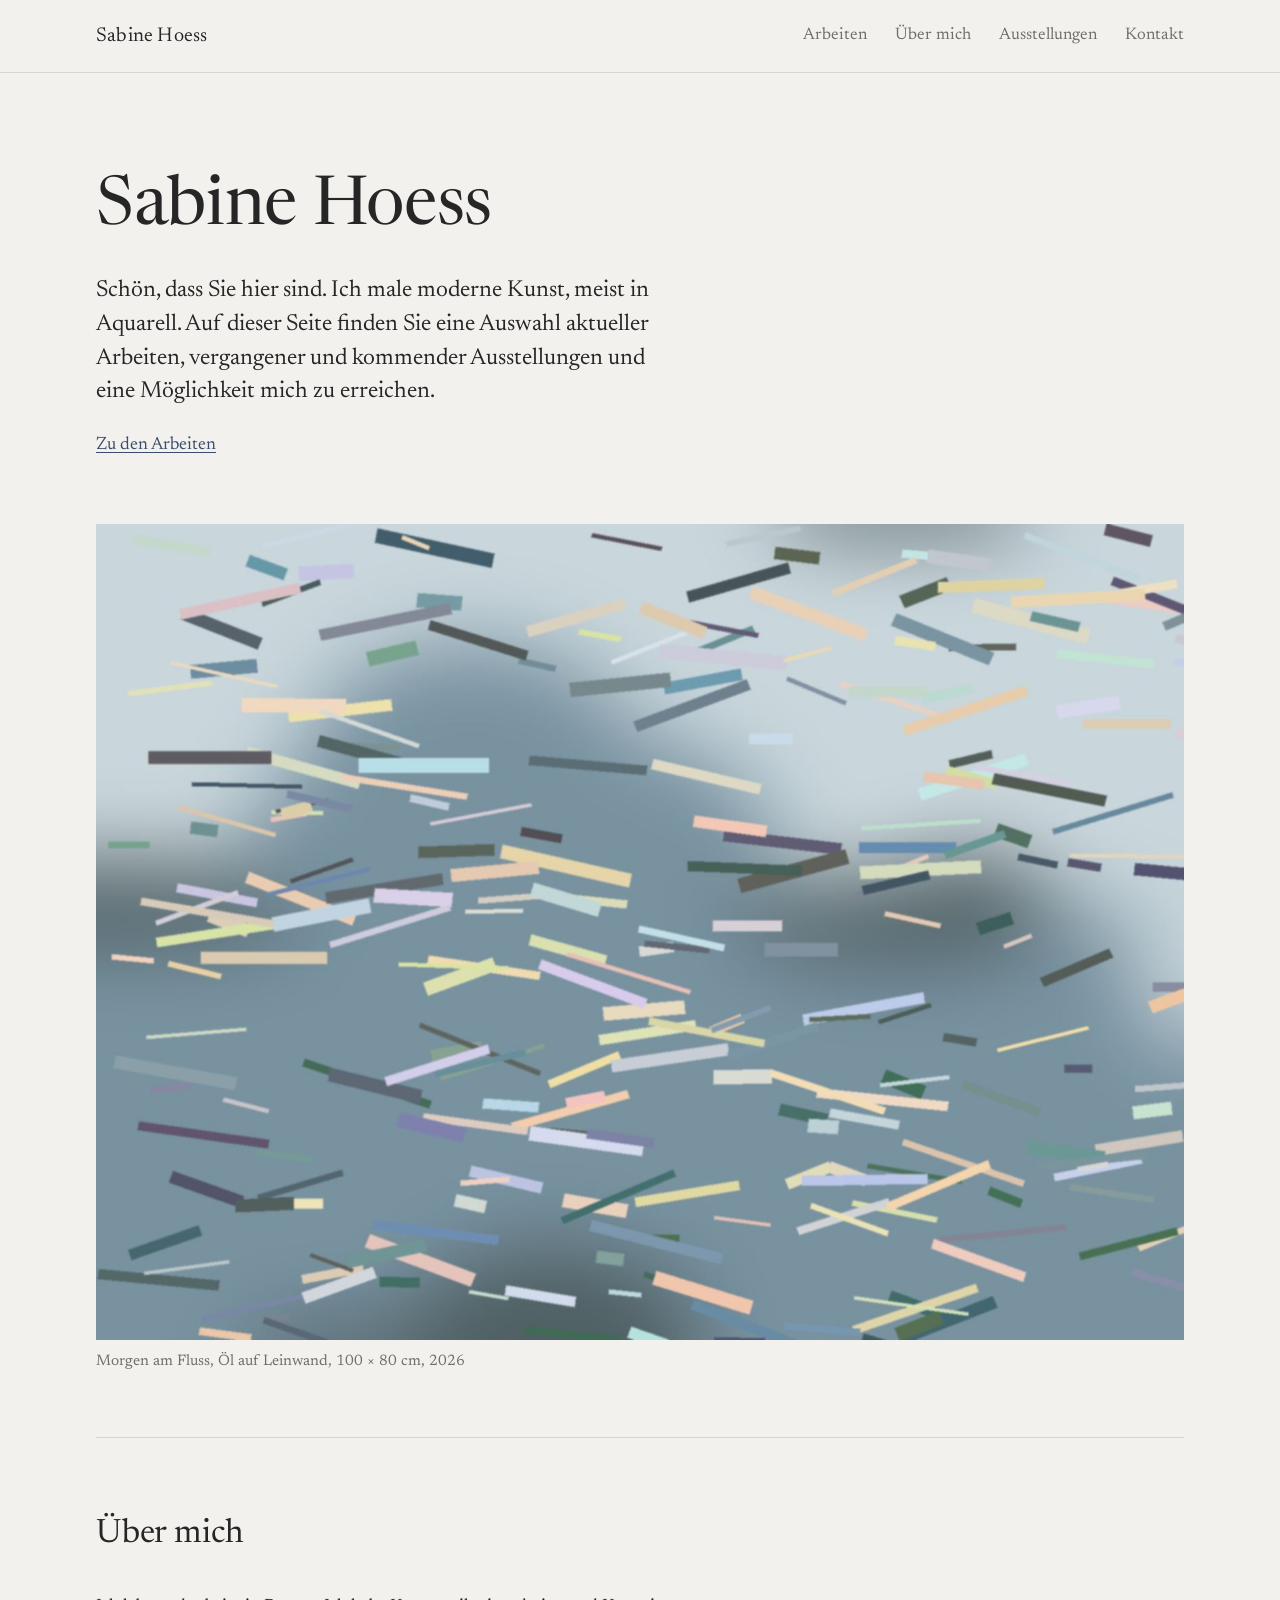
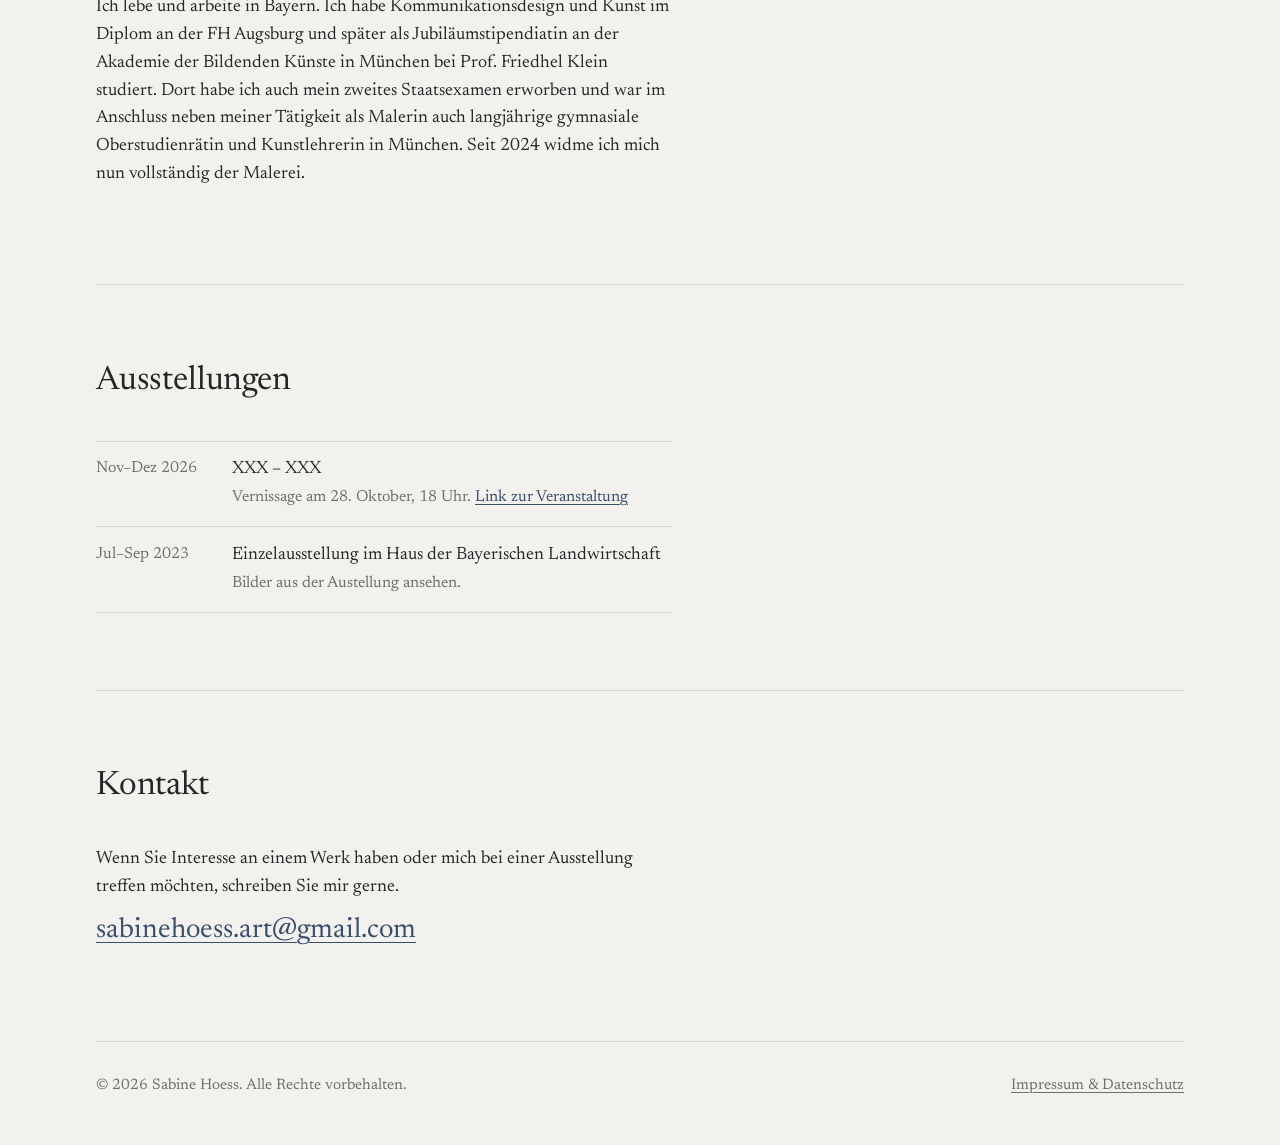
==== index.html @ 217c1213 "Update index.html" ====
<!doctype html>
<html lang="de">
<head>
  <meta charset="utf-8">
  <meta name="viewport" content="width=device-width, initial-scale=1">
  <title>Sabine Hoess – Malerin</title>
  <meta name="description" content="Sabine Hoess, Malerin. Aktuelle Arbeiten, Ausstellungen und Kontakt.">
  <link rel="preconnect" href="https://fonts.googleapis.com">
  <link rel="preconnect" href="https://fonts.gstatic.com" crossorigin>
  <link href="https://fonts.googleapis.com/css2?family=Newsreader:ital,opsz,wght@0,6..72,400;0,6..72,500;1,6..72,400&display=swap" rel="stylesheet">
  <link rel="stylesheet" href="style.css">
  <link rel="icon" href="favicon.svg" type="image/svg+xml">
</head>
<body>

<header class="nav">
  <div class="wrap nav-inner">
    <a class="brand" href="index.html">Sabine Hoess</a>
    <button class="burger" aria-label="Menü" aria-expanded="false" aria-controls="menu">
      <svg class="lines" viewBox="0 0 24 24" fill="none" stroke="currentColor" stroke-width="1.6" stroke-linecap="round"><path d="M4 7h16M4 12h16M4 17h16"/></svg>
      <svg class="x" viewBox="0 0 24 24" fill="none" stroke="currentColor" stroke-width="1.6" stroke-linecap="round"><path d="M6 6l12 12M18 6L6 18"/></svg>
    </button>
    <nav>
      <ul class="menu" id="menu">
        <li><a href="gallery.html">Arbeiten</a></li>
        <li><a href="#ueber">Über mich</a></li>
        <li><a href="#ausstellungen">Ausstellungen</a></li>
        <li><a href="#kontakt">Kontakt</a></li>
      </ul>
    </nav>
  </div>
</header>

<main>

  <section class="hero wrap">
    <h1>Sabine Hoess</h1>
    <div class="text">
      <p class="lead">
        Schön, dass Sie hier sind. Ich male moderne Kunst, meist in Aquarell. Auf dieser Seite finden Sie
        eine Auswahl aktueller Arbeiten, vergangener und kommender Ausstellungen und eine Möglichkeit mich zu erreichen.
      </p>
      <p><a href="gallery.html">Zu den Arbeiten</a></p>
    </div>

    <figure class="hero-image">
      <img src="images/01-a.jpg" alt="Morgen am Fluss, Öl auf Leinwand, 2026" width="1600" height="1200">
      <figcaption>Morgen am Fluss, Öl auf Leinwand, 100 × 80 cm, 2026</figcaption>
    </figure>
  </section>

  <section class="section wrap" id="ueber">
    <h2>Über mich</h2>
    <div class="text">
      <p>
        Ich lebe und arbeite in Bayern. Ich habe Kommunikationsdesign und Kunst im Diplom an der FH Augsburg und später als Jubiläumstipendiatin an der Akademie der Bildenden Künste in München bei Prof. Friedhel Klein studiert. 
        Dort habe ich auch mein zweites Staatsexamen erworben und war im Anschluss neben meiner Tätigkeit als Malerin auch langjährige gymnasiale Oberstudienrätin und Kunstlehrerin in München. Seit 2024 widme ich mich nun vollständig der Malerei.
      </p>
    </div>
  </section>

  <section class="section wrap" id="ausstellungen">
    <h2>Ausstellungen</h2>
    <ul class="shows">
      
      <li>
        <time datetime="2026-11">Nov–Dez 2026</time>
        <div>
          <strong> XXX – XXX</strong>
          <span>  Vernissage am 28. Oktober, 18 Uhr.
  <a href="https://www.kuenstlerhaus-marktoberdorf.de/">Link zur Veranstaltung</a>
          </span>
        </div>
      </li>

      <li>
        <time datetime="2026-11">Jul–Sep 2023</time>
        <div>
          <strong>Einzelausstellung im Haus der Bayerischen Landwirtschaft</strong>
          <span>Bilder aus der Austellung ansehen.</span>
        </div>
    
    
    </ul>
  </section>

  <section class="section wrap contact" id="kontakt">
    <h2>Kontakt</h2>
    <div class="text">
      <p>
        Wenn Sie Interesse an einem Werk haben oder mich bei einer Ausstellung treffen möchten, schreiben Sie mir gerne.
      </p>
      <p class="big"><a href="mailto:sabinehoess.art@gmail.com">sabinehoess.art@gmail.com</a></p>
    </div>
  </section>

</main>

<footer class="foot wrap">
  <span>© <span id="year"></span> Sabine Hoess. Alle Rechte vorbehalten.</span>
  <a href="impressum.html">Impressum &amp; Datenschutz</a>
</footer>

<script src="app.js"></script>
</body>
</html>
---- style.css ----
/* ------------------------------------------------------------
   sabine-hoess.art – Stylesheet
   ------------------------------------------------------------ */

:root {
  --paper: #f2f1ee;
  --paper-deep: #e7e6e1;
  --ink: #262626;
  --mute: #6f6e6a;
  --rule: #d6d5cf;
  --link: #3a4d6b;
  --ok: #4e7556;

  --font: "Newsreader", "Iowan Old Style", "Palatino Linotype", Georgia, serif;
  --measure: 36rem;        /* text column, ~65 characters */
  --wide: 68rem;           /* image column */
  --gutter: 1.25rem;
  --nav-h: 3.75rem;
}

@media (min-width: 48em) {
  :root { --gutter: 2.5rem; --nav-h: 4.5rem; }
}

*, *::before, *::after { box-sizing: border-box; }

html { scroll-behavior: smooth; scroll-padding-top: var(--nav-h); -webkit-text-size-adjust: 100%; }
@media (prefers-reduced-motion: reduce) { html { scroll-behavior: auto; } }

body {
  margin: 0;
  background: var(--paper);
  color: var(--ink);
  font-family: var(--font);
  font-size: 1.125rem;
  line-height: 1.55;
  font-optical-sizing: auto;
  -webkit-font-smoothing: antialiased;
}

img { display: block; max-width: 100%; height: auto; }

a { color: var(--link); text-decoration: underline; text-underline-offset: 0.18em; text-decoration-thickness: 1px; }
a:hover { color: var(--ink); }
a:focus-visible, button:focus-visible { outline: 2px solid var(--ink); outline-offset: 3px; }

h1, h2, h3 { font-weight: 400; line-height: 1.15; margin: 0; letter-spacing: -0.005em; }
h1 { font-size: clamp(2.4rem, 7vw, 4.25rem); }
h2 { font-size: clamp(1.6rem, 3.2vw, 2.1rem); }
h3 { font-size: 1.35rem; }
p { margin: 0 0 1em; }

.wrap { width: min(100% - 2 * var(--gutter), var(--wide)); margin-inline: auto; }
.text { max-width: var(--measure); }

/* ---------- Navigation ---------- */

.nav {
  position: sticky; top: 0; z-index: 20;
  background: color-mix(in srgb, var(--paper) 92%, transparent);
  backdrop-filter: blur(8px);
  border-bottom: 1px solid var(--rule);
}
.nav-inner {
  height: var(--nav-h);
  display: flex; align-items: center; justify-content: space-between;
}
.brand {
  color: var(--ink); text-decoration: none;
  font-size: 1.25rem; letter-spacing: 0.01em;
}
.menu { display: flex; gap: 1.75rem; list-style: none; margin: 0; padding: 0; }
.menu a { color: var(--mute); text-decoration: none; font-size: 1.05rem; }
.menu a:hover, .menu a[aria-current="page"] { color: var(--ink); }

.burger {
  display: none;
  background: none; border: 0; padding: 0.5rem; margin-right: -0.5rem;
  cursor: pointer; color: var(--ink);
}
.burger svg { display: block; width: 26px; height: 26px; }
.burger .x { display: none; }
.nav.open .burger .lines { display: none; }
.nav.open .burger .x { display: block; }

@media (max-width: 47.99em) {
  .burger { display: block; margin-left: auto; }
  .menu {
    display: none;
    position: absolute; left: 0; right: 0; top: var(--nav-h);
    flex-direction: column; gap: 0;
    background: var(--paper);
    border-bottom: 1px solid var(--rule);
    padding: 0.5rem 0 1rem;
  }
  .nav.open .menu { display: flex; }
  .menu a {
    display: block; padding: 0.8rem var(--gutter);
    font-size: 1.3rem; color: var(--ink);
  }
}

/* ---------- Landing page ---------- */

.hero { padding: clamp(3rem, 8vw, 6rem) 0 clamp(2rem, 5vw, 4rem); }
.hero h1 { margin-bottom: 0.4em; }
.hero .lead { font-size: clamp(1.2rem, 2.2vw, 1.45rem); line-height: 1.45; color: var(--ink); }

.hero-image { margin: clamp(2rem, 5vw, 4rem) 0 0; }
.hero-image img { width: 100%; aspect-ratio: 4 / 3; object-fit: cover; background: var(--paper-deep); }
.hero-image figcaption { margin-top: 0.6rem; font-size: 0.95rem; color: var(--mute); }

.section { padding: clamp(2.5rem, 6vw, 5rem) 0; border-top: 1px solid var(--rule); }
.section h2 { margin-bottom: 1.2em; }

/* Ausstellungen: Datum links, Text rechts */
.shows { list-style: none; margin: 0; padding: 0; max-width: var(--measure); }
.shows li {
  display: grid; grid-template-columns: 7.5rem 1fr; gap: 1rem;
  padding: 0.9rem 0; border-top: 1px solid var(--rule);
}
.shows li:last-child { border-bottom: 1px solid var(--rule); }
.shows time { color: var(--mute); font-size: 1rem; line-height: 1.6; }
.shows strong { font-weight: 400; display: block; }
.shows span { color: var(--mute); font-size: 1rem; }
@media (max-width: 30em) {
  .shows li { grid-template-columns: 1fr; gap: 0.15rem; }
}

.contact p { margin-bottom: 0.4em; }
.contact .big { font-size: clamp(1.35rem, 2.6vw, 1.75rem); }

/* ---------- Galerie ---------- */

.gallery-head { padding: clamp(2.5rem, 6vw, 4.5rem) 0 clamp(1rem, 3vw, 2rem); }
.gallery-head p { color: var(--mute); max-width: var(--measure); }

.work { padding: clamp(2rem, 5vw, 4rem) 0; }
.work + .work { border-top: 1px solid var(--rule); }

/* Horizontale Ansichten – nativ wischbar über scroll-snap */
.views { position: relative; }
.track {
  display: flex;
  overflow-x: auto;
  scroll-snap-type: x mandatory;
  scrollbar-width: none;
  -webkit-overflow-scrolling: touch;
  gap: 0;
}
.track::-webkit-scrollbar { display: none; }
.track > figure {
  flex: 0 0 100%;
  margin: 0;
  scroll-snap-align: center;
  scroll-snap-stop: always;
}
.track img {
  width: 100%;
  aspect-ratio: 4 / 3;
  object-fit: contain;
  background: var(--paper-deep);
  cursor: zoom-in;
}
@media (min-width: 48em) {
  .track img { aspect-ratio: 3 / 2; }
}

.arrow {
  position: absolute; top: 50%; transform: translateY(-50%);
  width: 2.75rem; height: 2.75rem; border-radius: 50%;
  border: 0; background: color-mix(in srgb, var(--paper) 85%, transparent);
  color: var(--ink); cursor: pointer; display: none;
  align-items: center; justify-content: center;
}
.arrow svg { width: 20px; height: 20px; }
.arrow.prev { left: 0.75rem; }
.arrow.next { right: 0.75rem; }
.arrow[disabled] { opacity: 0.25; cursor: default; }
@media (hover: hover) and (min-width: 48em) {
  .views[data-multi] .arrow { display: flex; opacity: 0; transition: opacity 0.2s; }
  .views[data-multi]:hover .arrow, .views[data-multi]:focus-within .arrow { opacity: 1; }
  .views[data-multi]:hover .arrow[disabled] { opacity: 0.25; }
}

.dots { display: flex; justify-content: center; gap: 0.5rem; margin-top: 0.75rem; }
.dots button {
  width: 0.5rem; height: 0.5rem; padding: 0; border-radius: 50%; border: 0;
  background: var(--rule); cursor: pointer;
}
.dots button[aria-current="true"] { background: var(--ink); }
.dots:empty { display: none; }

.caption {
  display: grid; gap: 0.35rem 2rem;
  margin-top: 1.1rem;
  grid-template-columns: 1fr auto;
  align-items: baseline;
}
.caption p { margin: 0; }
.caption h3 { grid-column: 1; grid-row: 1; font-style: italic; }
.caption h3 .year { font-style: normal; color: var(--mute); font-size: 1.05rem; margin-left: 0.5em; }
.caption .meta { grid-column: 1; grid-row: 2; color: var(--mute); font-size: 1rem; }
.caption .price { grid-column: 2; grid-row: 1; text-align: right; white-space: nowrap; }
.caption .status { grid-column: 2; grid-row: 2; text-align: right; font-size: 1rem; color: var(--mute); white-space: nowrap; }
.caption .status.available { color: var(--ok); }
.caption .note { grid-column: 1 / -1; color: var(--ink); font-size: 1rem; margin: 0.4rem 0 0; max-width: var(--measure); }
.caption .where { grid-column: 1 / -1; color: var(--mute); font-size: 1rem; margin: 0; }
@media (max-width: 30em) {
  .caption { grid-template-columns: 1fr; }
  .caption h3, .caption .meta, .caption .price, .caption .status { grid-column: 1; grid-row: auto; text-align: left; }
  .caption .price { margin-top: 0.3rem; }
}

/* ---------- Lightbox ---------- */

.lightbox {
  position: fixed; inset: 0; z-index: 50;
  background: color-mix(in srgb, var(--paper) 97%, black);
  display: none;
}
.lightbox.open { display: block; }
.lightbox .track { height: 100vh; height: 100dvh; }
.lightbox .track > figure {
  height: 100vh; height: 100dvh;
  display: flex; align-items: center; justify-content: center;
  padding: 3.5rem var(--gutter) 3rem;
}
.lightbox .track img {
  width: auto; height: auto; max-width: 100%; max-height: 100%;
  aspect-ratio: auto; object-fit: contain; background: none; cursor: default;
}
.lightbox .close {
  position: absolute; top: 0.6rem; right: 0.6rem; z-index: 2;
  width: 2.75rem; height: 2.75rem; border: 0; border-radius: 50%;
  background: color-mix(in srgb, var(--paper) 85%, transparent);
  color: var(--ink); cursor: pointer; display: grid; place-items: center;
}
.lightbox .close svg { width: 22px; height: 22px; }
.lightbox .lb-caption {
  position: absolute; left: 0; right: 0; bottom: 0.75rem;
  text-align: center; font-size: 0.95rem; color: var(--mute); pointer-events: none;
}
.lightbox .arrow { display: flex; opacity: 1; }
@media (max-width: 47.99em) { .lightbox .arrow { display: none; } }
body.lb-open { overflow: hidden; }

/* ---------- Fußzeile ---------- */

.foot {
  border-top: 1px solid var(--rule);
  padding: 2rem 0 3rem;
  font-size: 0.95rem; color: var(--mute);
  display: flex; flex-wrap: wrap; gap: 0.5rem 1.5rem; justify-content: space-between;
}
.foot a { color: var(--mute); }

/* ---------- Impressum ---------- */

.legal { padding: clamp(2.5rem, 6vw, 4.5rem) 0; }
.legal h1 { font-size: clamp(2rem, 5vw, 2.8rem); margin-bottom: 1em; }
.legal h2 { font-size: 1.35rem; margin: 2em 0 0.5em; }
.legal p { max-width: var(--measure); }
.legal address { font-style: normal; }
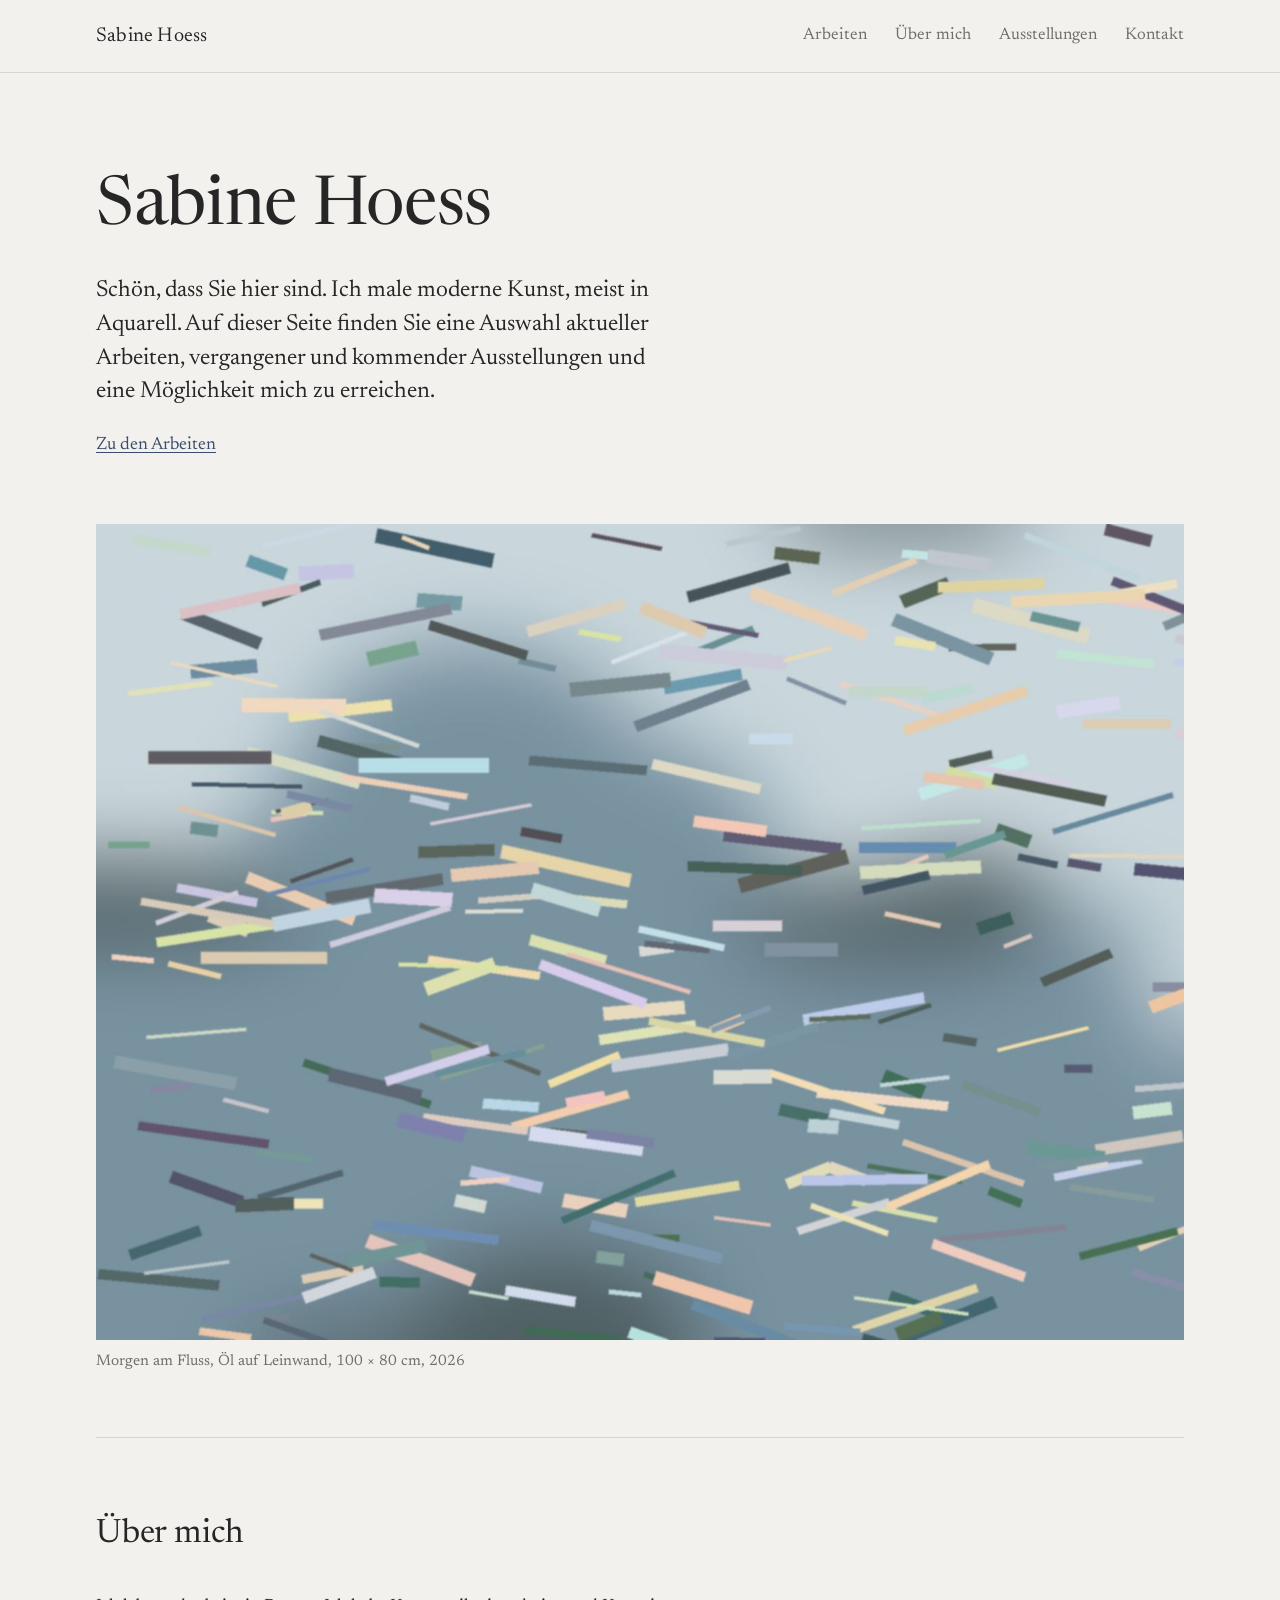
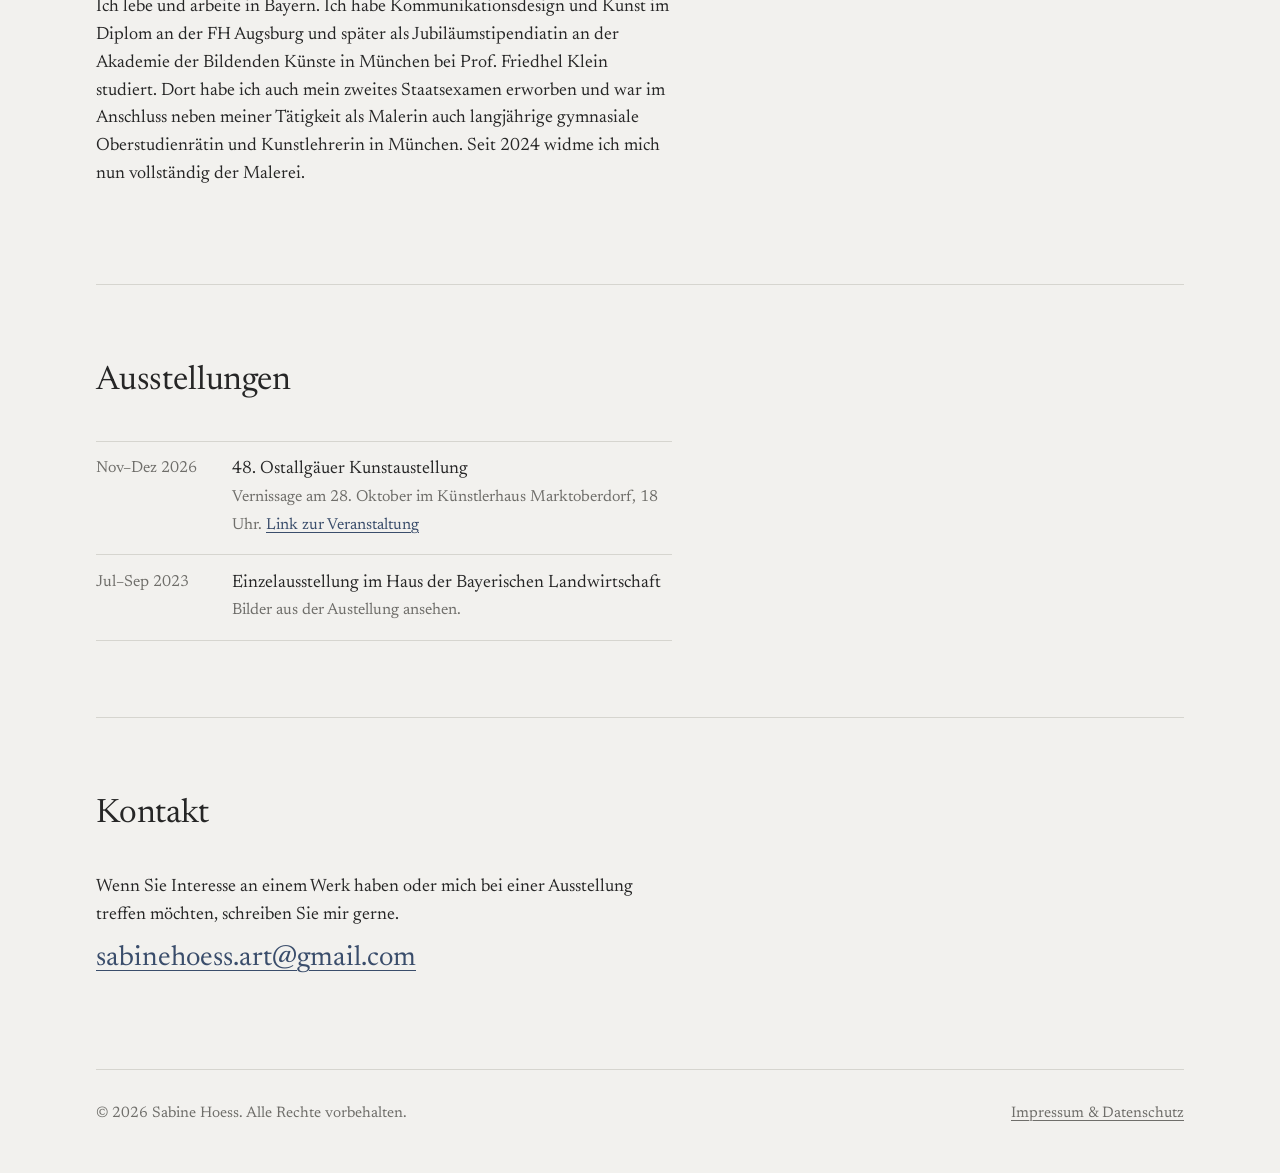
==== commit 72c28a7c: "Update event details for Ostallgäuer Kunstaustellung" ====
--- a/index.html
+++ b/index.html
@@ -66,8 +66,8 @@
       <li>
         <time datetime="2026-11">Nov–Dez 2026</time>
         <div>
-          <strong> XXX – XXX</strong>
-          <span>  Vernissage am 28. Oktober, 18 Uhr.
+          <strong>48. Ostallgäuer Kunstaustellung</strong>
+          <span>  Vernissage am 28. Oktober im Künstlerhaus Marktoberdorf, 18 Uhr.
   <a href="https://www.kuenstlerhaus-marktoberdorf.de/">Link zur Veranstaltung</a>
           </span>
         </div>
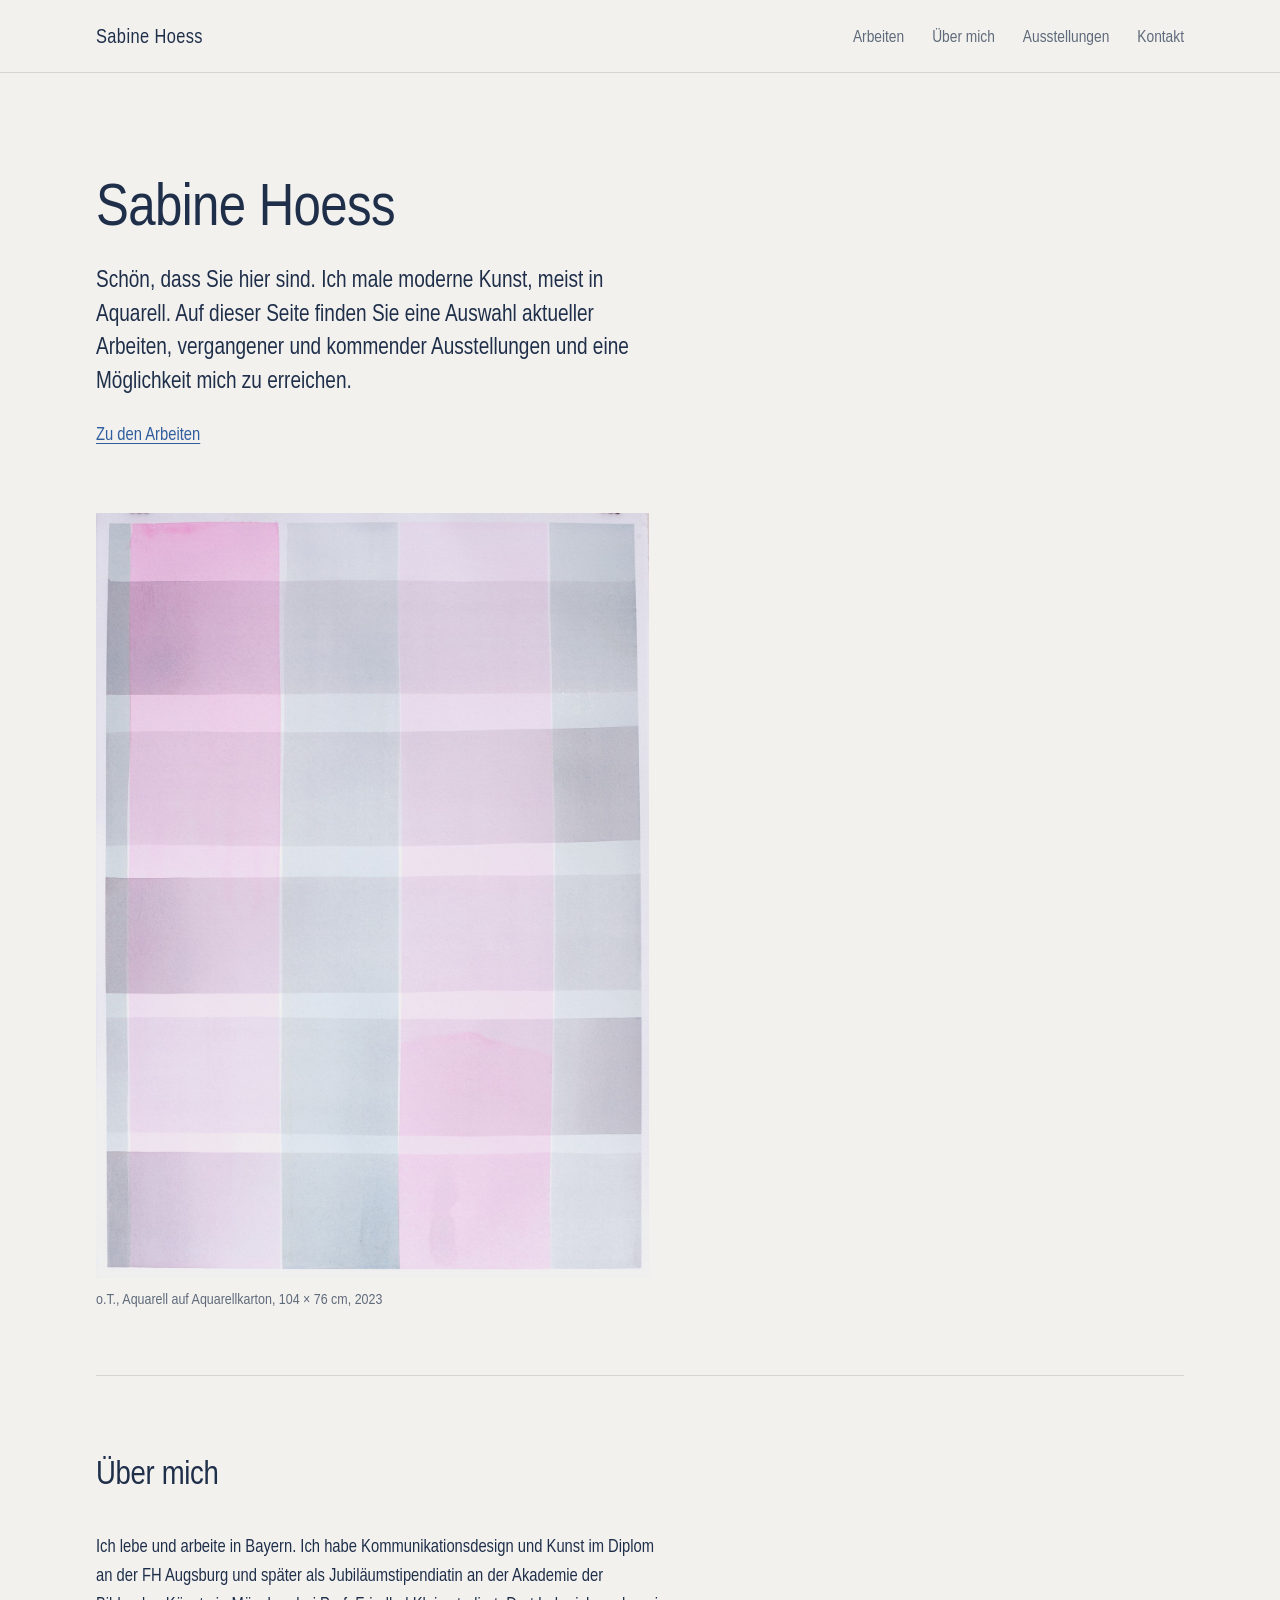
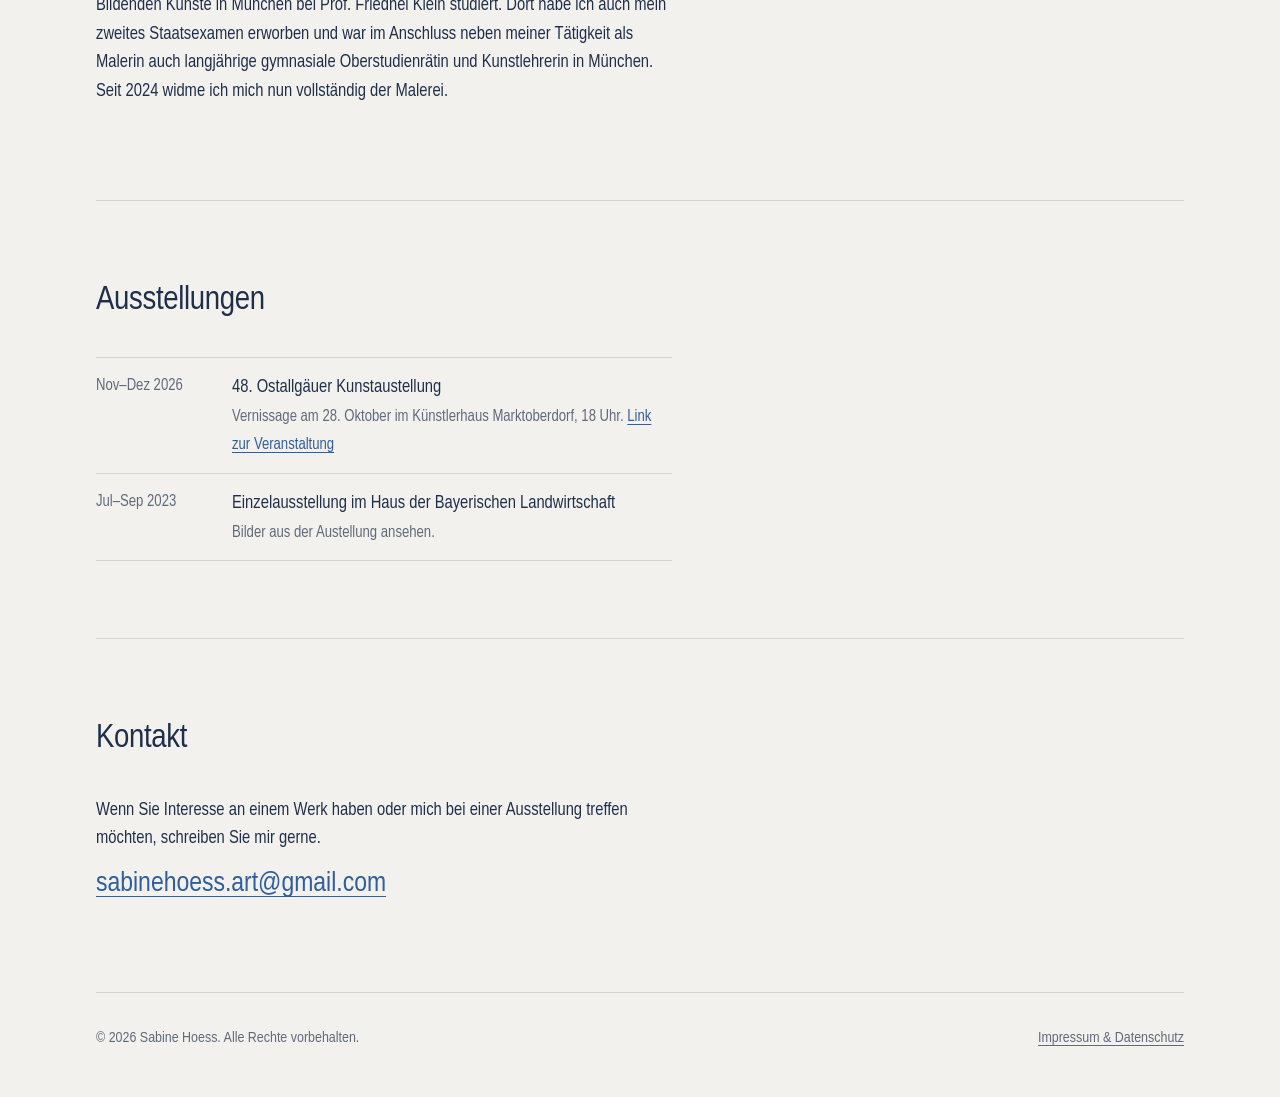
==== commit dace872d: "Fix gallery, shrink images, switch to narrow Arial - works.js: "price: 4500 grau rosa" / "4300 bunt"" ====
--- a/index.html
+++ b/index.html
@@ -5,9 +5,6 @@
   <meta name="viewport" content="width=device-width, initial-scale=1">
   <title>Sabine Hoess – Malerin</title>
   <meta name="description" content="Sabine Hoess, Malerin. Aktuelle Arbeiten, Ausstellungen und Kontakt.">
-  <link rel="preconnect" href="https://fonts.googleapis.com">
-  <link rel="preconnect" href="https://fonts.gstatic.com" crossorigin>
-  <link href="https://fonts.googleapis.com/css2?family=Newsreader:ital,opsz,wght@0,6..72,400;0,6..72,500;1,6..72,400&display=swap" rel="stylesheet">
   <link rel="stylesheet" href="style.css">
   <link rel="icon" href="favicon.svg" type="image/svg+xml">
 </head>
@@ -44,8 +41,8 @@
     </div>
 
     <figure class="hero-image">
-      <img src="images/01-a.jpg" alt="Morgen am Fluss, Öl auf Leinwand, 2026" width="1600" height="1200">
-      <figcaption>Morgen am Fluss, Öl auf Leinwand, 100 × 80 cm, 2026</figcaption>
+      <img src="images/01-a.jpg" alt="o.T., Aquarell in Grau und Rosa, 2023" width="1447" height="2000">
+      <figcaption>o.T., Aquarell auf Aquarellkarton, 104 × 76 cm, 2023</figcaption>
     </figure>
   </section>
 
--- a/style.css
+++ b/style.css
@@ -5,13 +5,13 @@
 :root {
   --paper: #f2f1ee;
   --paper-deep: #e7e6e1;
-  --ink: #262626;
-  --mute: #6f6e6a;
+  --ink: #1f2f4a;          /* dunkelblau */
+  --mute: #5f6a7a;
   --rule: #d6d5cf;
-  --link: #3a4d6b;
+  --link: #2f5d9e;
   --ok: #4e7556;
 
-  --font: "Newsreader", "Iowan Old Style", "Palatino Linotype", Georgia, serif;
+  --font: "Arial Narrow", "Liberation Sans Narrow", Arial, Helvetica, sans-serif;
   --measure: 36rem;        /* text column, ~65 characters */
   --wide: 68rem;           /* image column */
   --gutter: 1.25rem;
@@ -32,9 +32,9 @@
   background: var(--paper);
   color: var(--ink);
   font-family: var(--font);
+  font-stretch: condensed;
   font-size: 1.125rem;
-  line-height: 1.55;
-  font-optical-sizing: auto;
+  line-height: 1.6;
   -webkit-font-smoothing: antialiased;
 }
 
@@ -44,8 +44,8 @@
 a:hover { color: var(--ink); }
 a:focus-visible, button:focus-visible { outline: 2px solid var(--ink); outline-offset: 3px; }
 
-h1, h2, h3 { font-weight: 400; line-height: 1.15; margin: 0; letter-spacing: -0.005em; }
-h1 { font-size: clamp(2.4rem, 7vw, 4.25rem); }
+h1, h2, h3 { font-weight: 400; line-height: 1.15; margin: 0; letter-spacing: -0.01em; }
+h1 { font-size: clamp(2.2rem, 6.5vw, 3.75rem); }
 h2 { font-size: clamp(1.6rem, 3.2vw, 2.1rem); }
 h3 { font-size: 1.35rem; }
 p { margin: 0 0 1em; }
@@ -67,7 +67,7 @@
 }
 .brand {
   color: var(--ink); text-decoration: none;
-  font-size: 1.25rem; letter-spacing: 0.01em;
+  font-size: 1.25rem; letter-spacing: 0.02em;
 }
 .menu { display: flex; gap: 1.75rem; list-style: none; margin: 0; padding: 0; }
 .menu a { color: var(--mute); text-decoration: none; font-size: 1.05rem; }
@@ -107,7 +107,7 @@
 .hero .lead { font-size: clamp(1.2rem, 2.2vw, 1.45rem); line-height: 1.45; color: var(--ink); }
 
 .hero-image { margin: clamp(2rem, 5vw, 4rem) 0 0; }
-.hero-image img { width: 100%; aspect-ratio: 4 / 3; object-fit: cover; background: var(--paper-deep); }
+.hero-image img { width: auto; max-width: 100%; max-height: 85vh; }
 .hero-image figcaption { margin-top: 0.6rem; font-size: 0.95rem; color: var(--mute); }
 
 .section { padding: clamp(2.5rem, 6vw, 5rem) 0; border-top: 1px solid var(--rule); }
@@ -198,7 +198,7 @@
   align-items: baseline;
 }
 .caption p { margin: 0; }
-.caption h3 { grid-column: 1; grid-row: 1; font-style: italic; }
+.caption h3 { grid-column: 1; grid-row: 1; }
 .caption h3 .year { font-style: normal; color: var(--mute); font-size: 1.05rem; margin-left: 0.5em; }
 .caption .meta { grid-column: 1; grid-row: 2; color: var(--mute); font-size: 1rem; }
 .caption .price { grid-column: 2; grid-row: 1; text-align: right; white-space: nowrap; }
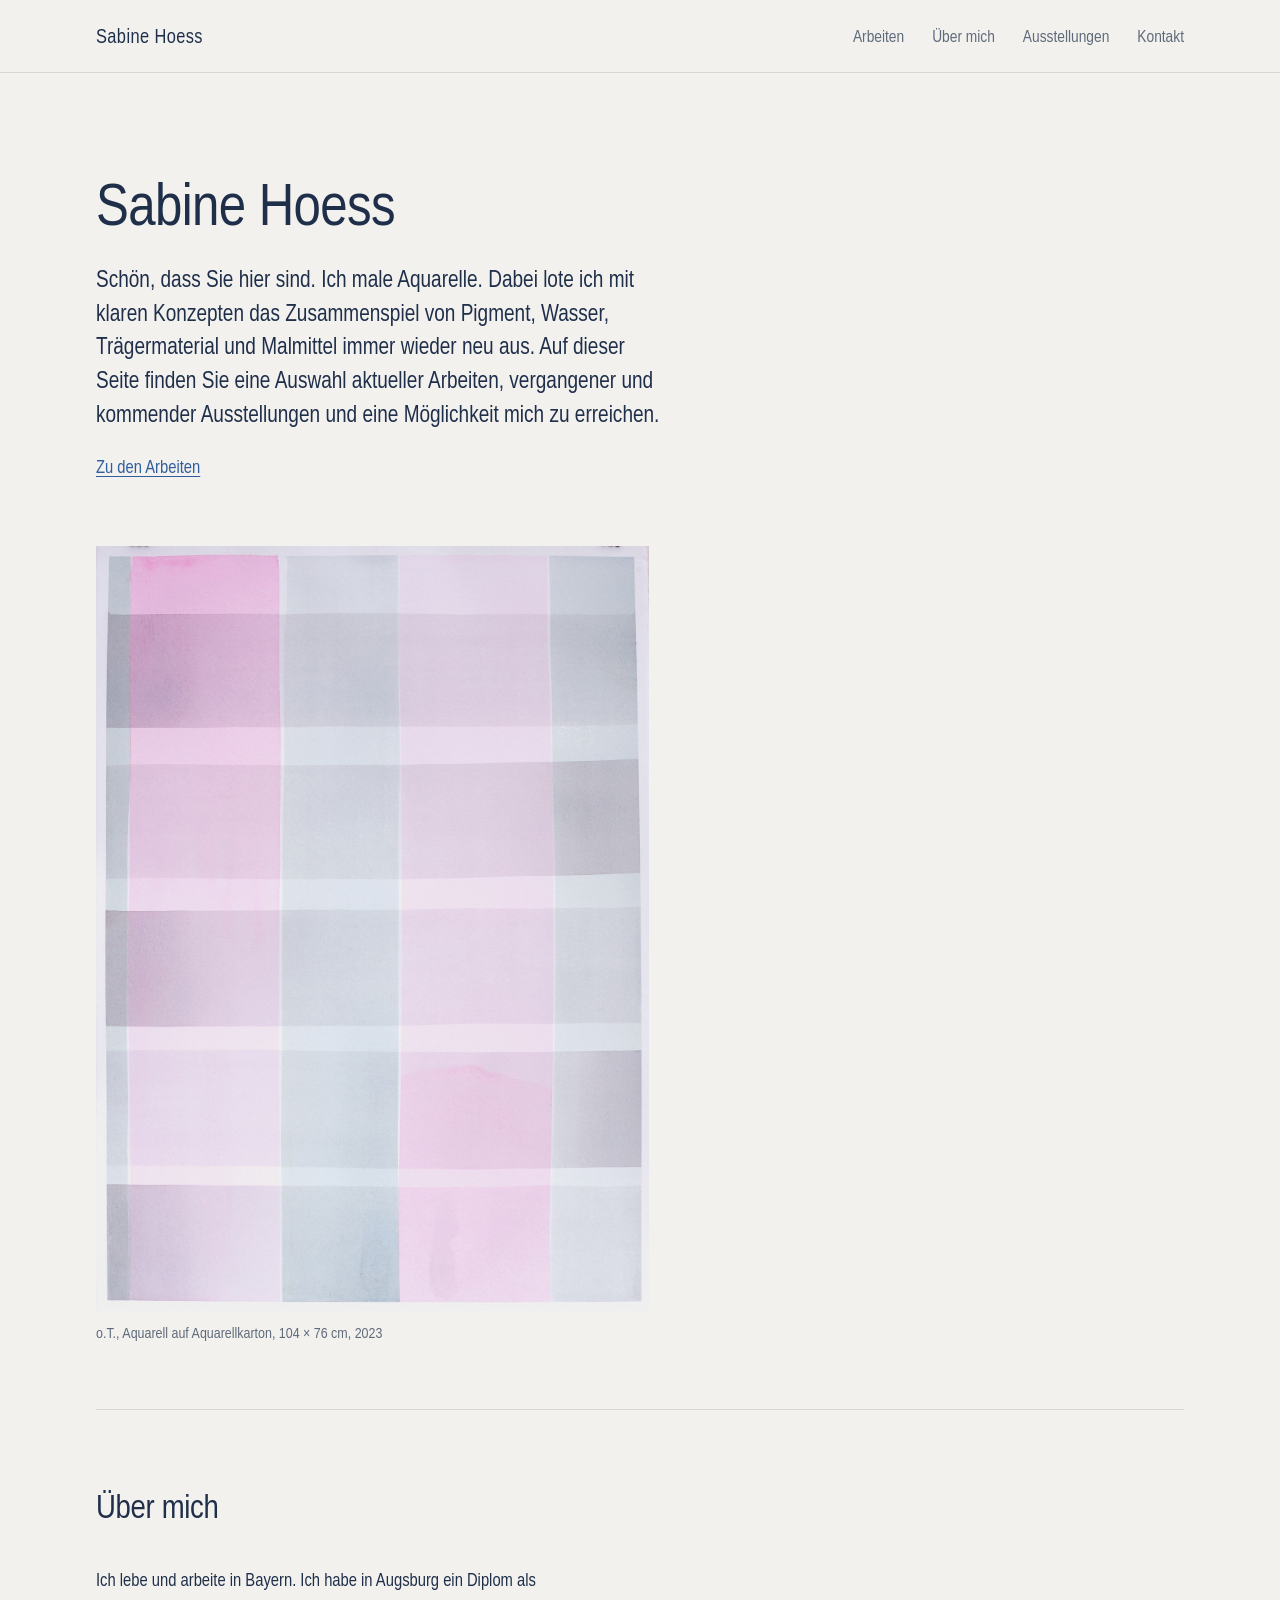
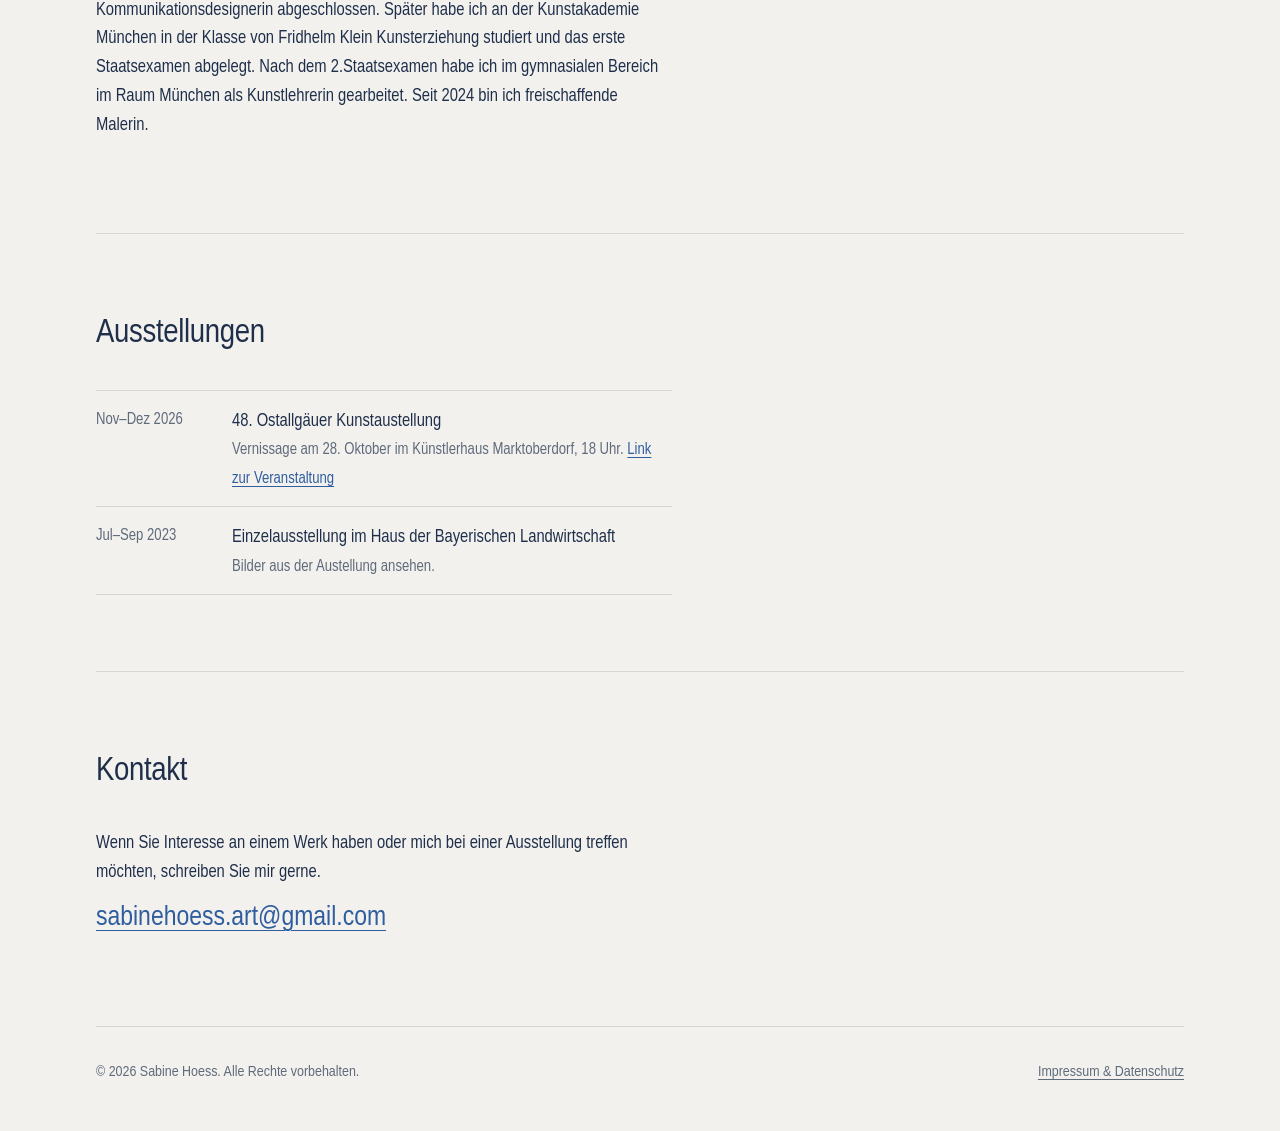
==== commit 03ba410c: "Update artist biography and description in index.html" ====
--- a/index.html
+++ b/index.html
@@ -34,8 +34,9 @@
     <h1>Sabine Hoess</h1>
     <div class="text">
       <p class="lead">
-        Schön, dass Sie hier sind. Ich male moderne Kunst, meist in Aquarell. Auf dieser Seite finden Sie
-        eine Auswahl aktueller Arbeiten, vergangener und kommender Ausstellungen und eine Möglichkeit mich zu erreichen.
+        Schön, dass Sie hier sind. 
+        Ich male Aquarelle. Dabei lote ich mit klaren Konzepten das Zusammenspiel von Pigment, Wasser, Trägermaterial und Malmittel immer wieder neu aus.
+        Auf dieser Seite finden Sie eine Auswahl aktueller Arbeiten, vergangener und kommender Ausstellungen und eine Möglichkeit mich zu erreichen.
       </p>
       <p><a href="gallery.html">Zu den Arbeiten</a></p>
     </div>
@@ -50,8 +51,12 @@
     <h2>Über mich</h2>
     <div class="text">
       <p>
-        Ich lebe und arbeite in Bayern. Ich habe Kommunikationsdesign und Kunst im Diplom an der FH Augsburg und später als Jubiläumstipendiatin an der Akademie der Bildenden Künste in München bei Prof. Friedhel Klein studiert. 
-        Dort habe ich auch mein zweites Staatsexamen erworben und war im Anschluss neben meiner Tätigkeit als Malerin auch langjährige gymnasiale Oberstudienrätin und Kunstlehrerin in München. Seit 2024 widme ich mich nun vollständig der Malerei.
+      Ich lebe und arbeite in Bayern. Ich habe in Augsburg ein Diplom als Kommunikationsdesignerin abgeschlossen. 
+      Später habe ich an der Kunstakademie München in der Klasse von Fridhelm Klein Kunsterziehung studiert und das erste Staatsexamen abgelegt.  
+      Nach dem 2.Staatsexamen habe ich im gymnasialen Bereich im Raum München als Kunstlehrerin gearbeitet. 
+      Seit 2024 bin ich freischaffende Malerin.
+
+
       </p>
     </div>
   </section>
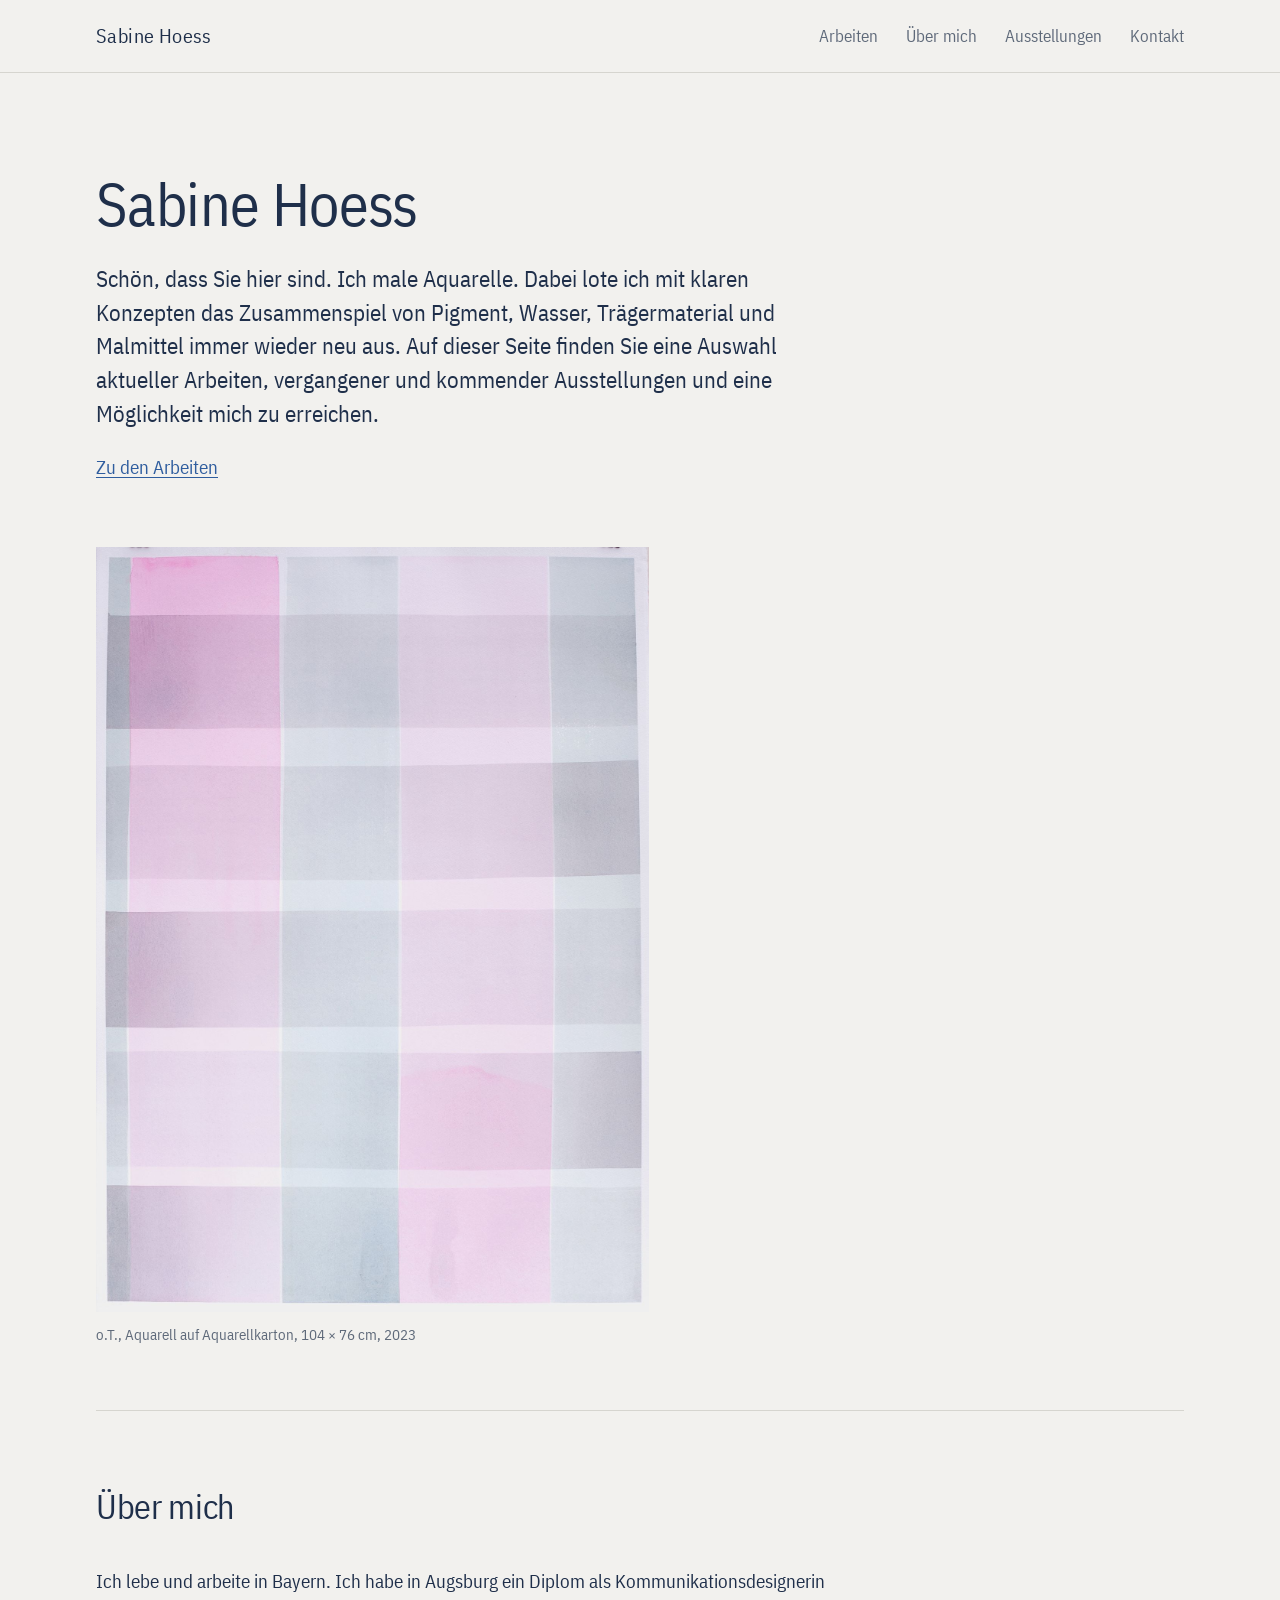
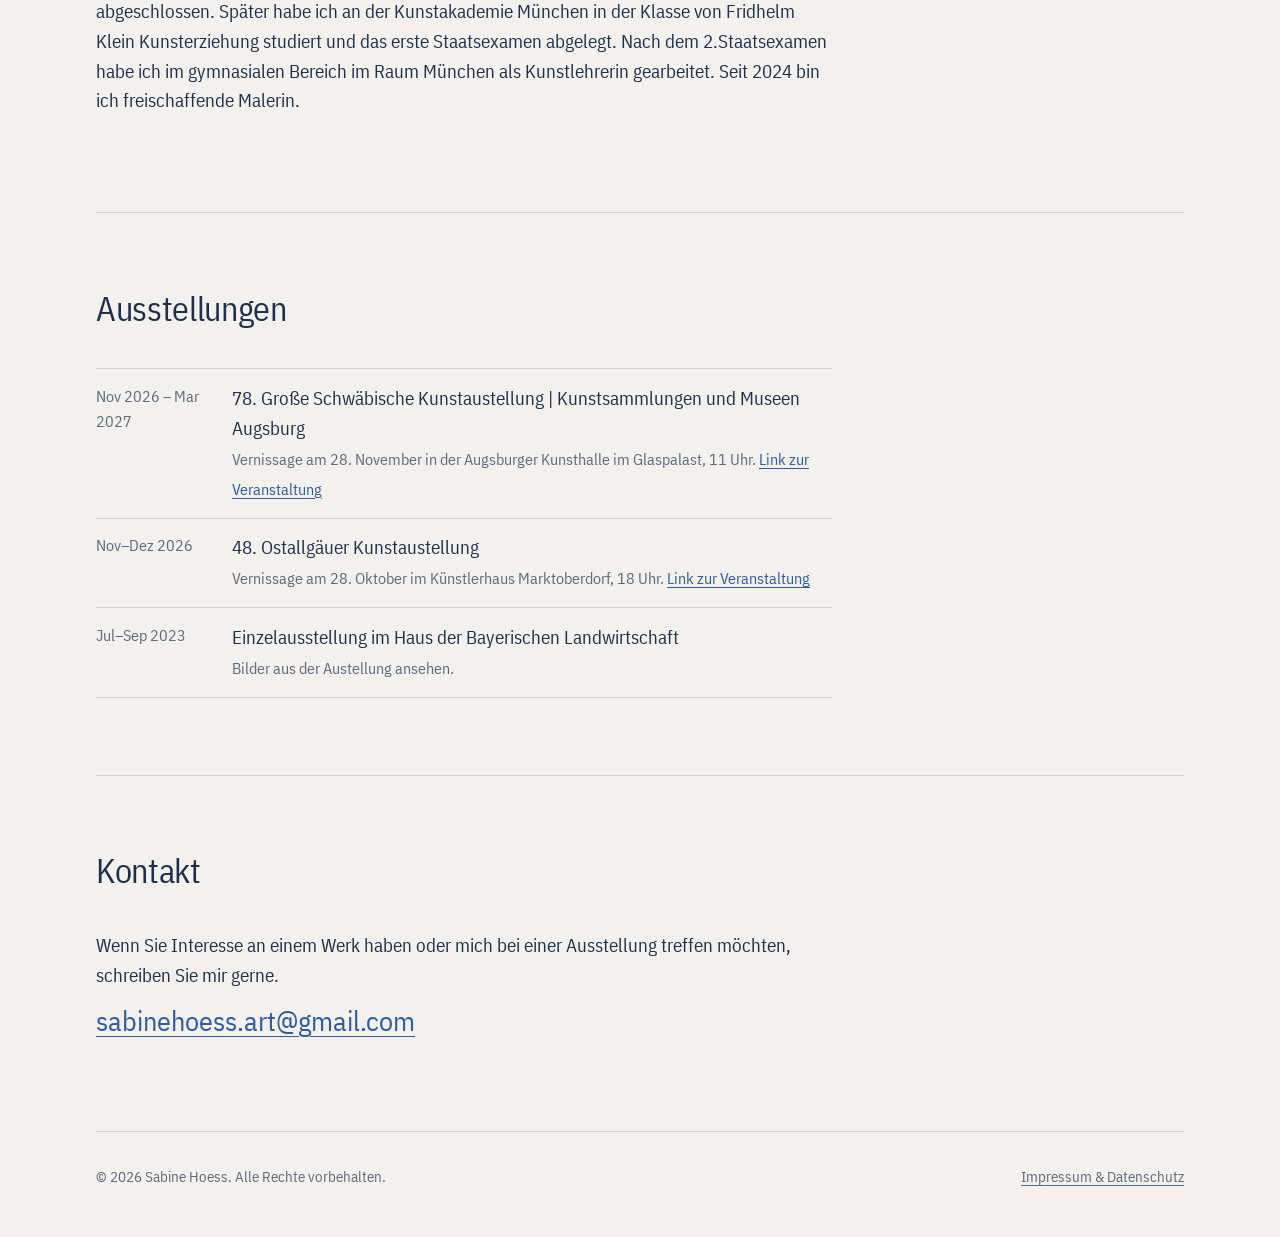
==== commit c28a9ebc: "Add upcoming exhibition details to index.html" ====
--- a/index.html
+++ b/index.html
@@ -64,6 +64,16 @@
   <section class="section wrap" id="ausstellungen">
     <h2>Ausstellungen</h2>
     <ul class="shows">
+
+      <li>
+        <time datetime="2026-11">Nov 2026 – Mar 2027</time>
+        <div>
+          <strong>78. Große Schwäbische Kunstaustellung | Kunstsammlungen und Museen Augsburg </strong>
+          <span>  Vernissage am 28. November in der Augsburger Kunsthalle im Glaspalast, 11 Uhr.
+  <a href="https://kunstsammlungen-museen.augsburg.de/78-grosse-schwaebische">Link zur Veranstaltung</a>
+          </span>
+        </div>
+      </li>
       
       <li>
         <time datetime="2026-11">Nov–Dez 2026</time>
@@ -83,7 +93,7 @@
         </div>
     
     
-    </ul>
+    
   </section>
 
   <section class="section wrap contact" id="kontakt">
--- a/style.css
+++ b/style.css
@@ -1,6 +1,13 @@
 /* ------------------------------------------------------------
    sabine-hoess.art – Stylesheet
    ------------------------------------------------------------ */
+
+/* Schrift: IBM Plex Sans Condensed, selbst gehostet (Lizenz: fonts/OFL.txt) */
+@font-face {
+  font-family: "IBM Plex Sans Condensed";
+  src: url("fonts/ibm-plex-sans-condensed-400.woff2") format("woff2");
+  font-weight: 400; font-style: normal; font-display: swap;
+}
 
 :root {
   --paper: #f2f1ee;
@@ -11,8 +18,8 @@
   --link: #2f5d9e;
   --ok: #4e7556;
 
-  --font: "Arial Narrow", "Liberation Sans Narrow", Arial, Helvetica, sans-serif;
-  --measure: 36rem;        /* text column, ~65 characters */
+  --font: "IBM Plex Sans Condensed", "Arial Narrow", Arial, Helvetica, sans-serif;
+  --measure: 46rem;        /* text column (narrow font, ~85 characters) */
   --wide: 68rem;           /* image column */
   --gutter: 1.25rem;
   --nav-h: 3.75rem;
@@ -32,8 +39,7 @@
   background: var(--paper);
   color: var(--ink);
   font-family: var(--font);
-  font-stretch: condensed;
-  font-size: 1.125rem;
+  font-size: 1.167rem;     /* 14 pt */
   line-height: 1.6;
   -webkit-font-smoothing: antialiased;
 }
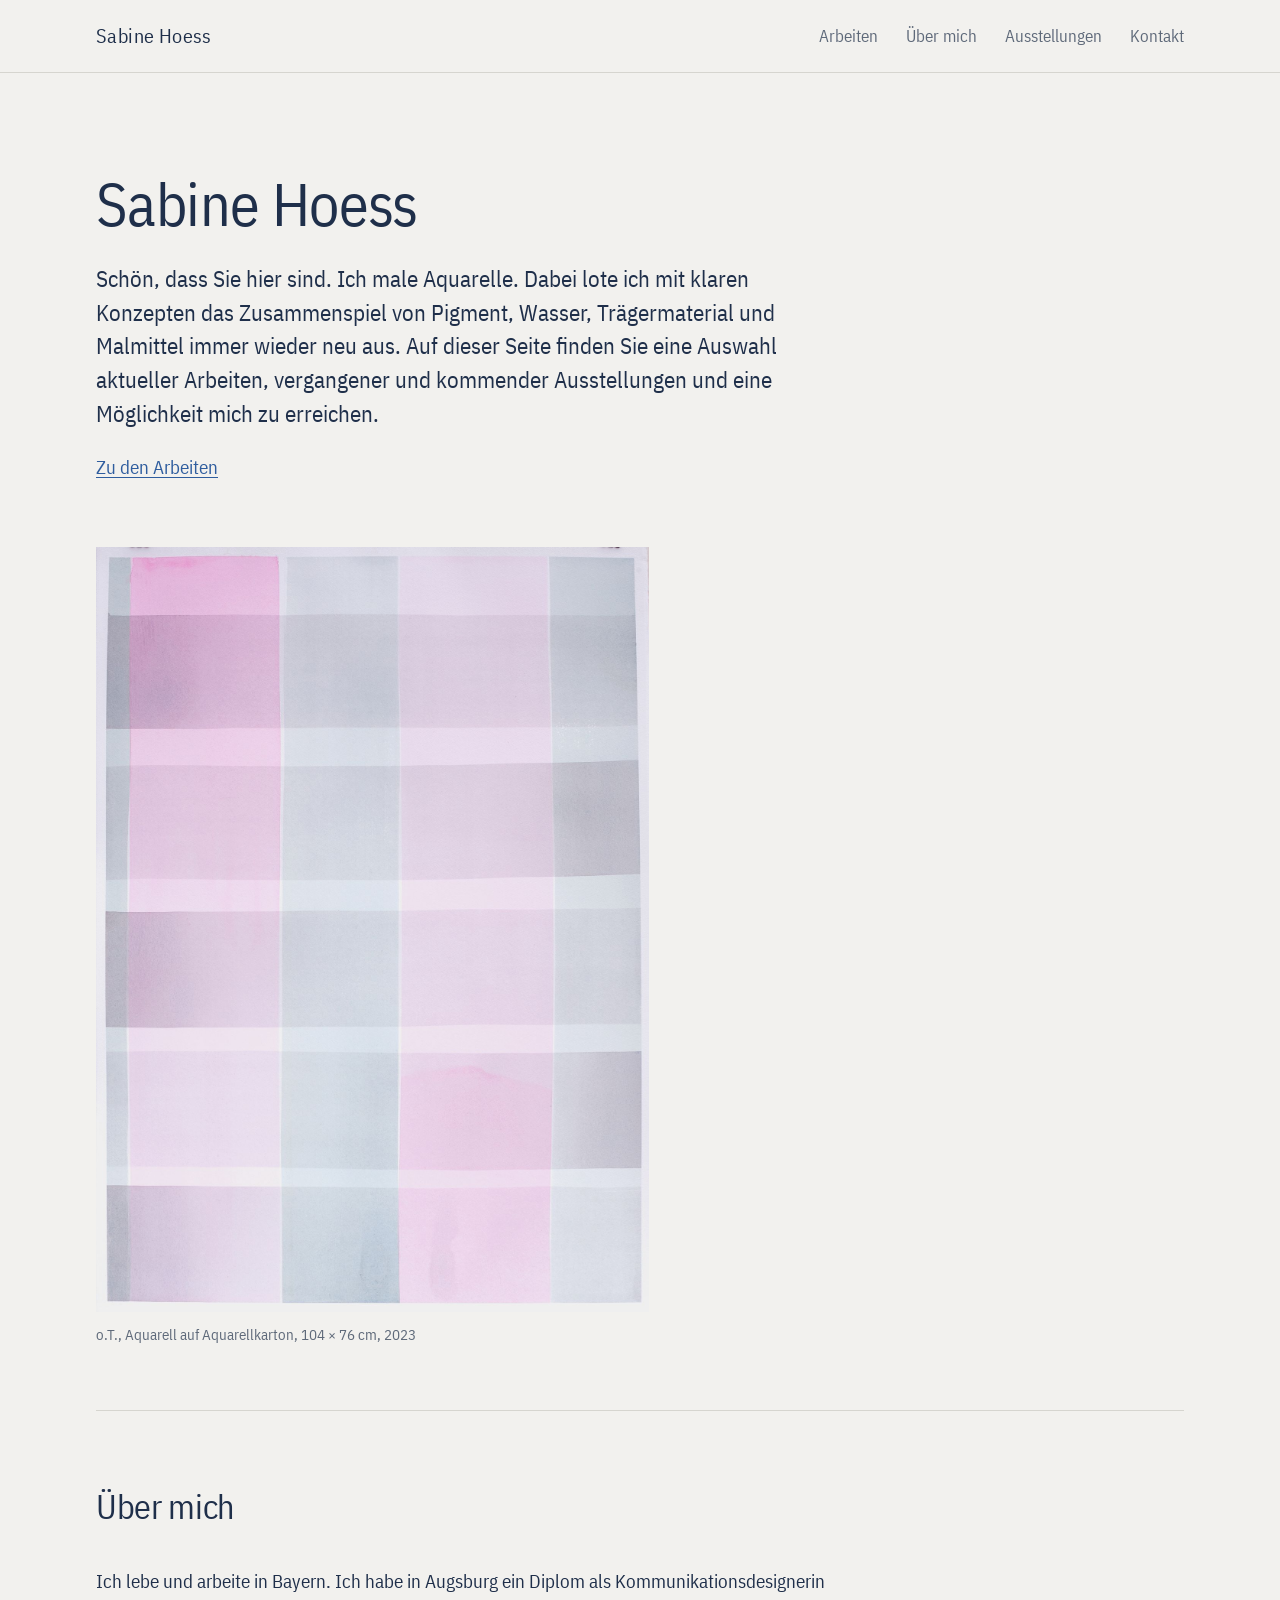
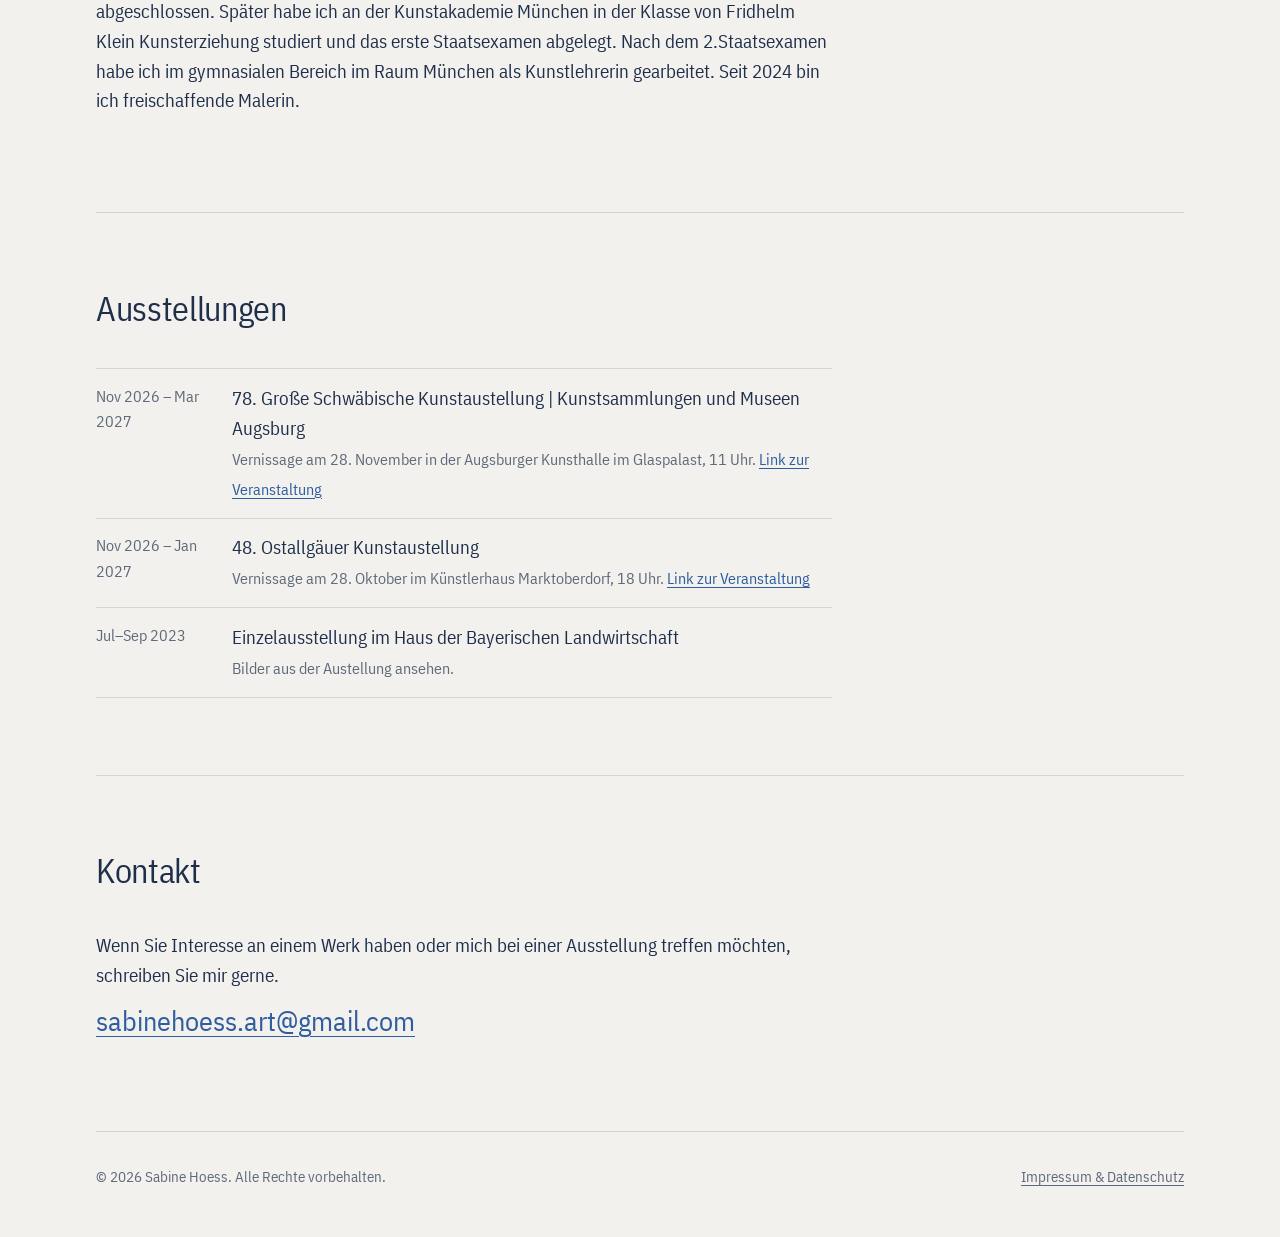
==== commit 0670b3da: "Update event date range in index.html" ====
--- a/index.html
+++ b/index.html
@@ -76,7 +76,7 @@
       </li>
       
       <li>
-        <time datetime="2026-11">Nov–Dez 2026</time>
+        <time datetime="2026-11">Nov 2026 – Jan 2027</time>
         <div>
           <strong>48. Ostallgäuer Kunstaustellung</strong>
           <span>  Vernissage am 28. Oktober im Künstlerhaus Marktoberdorf, 18 Uhr.
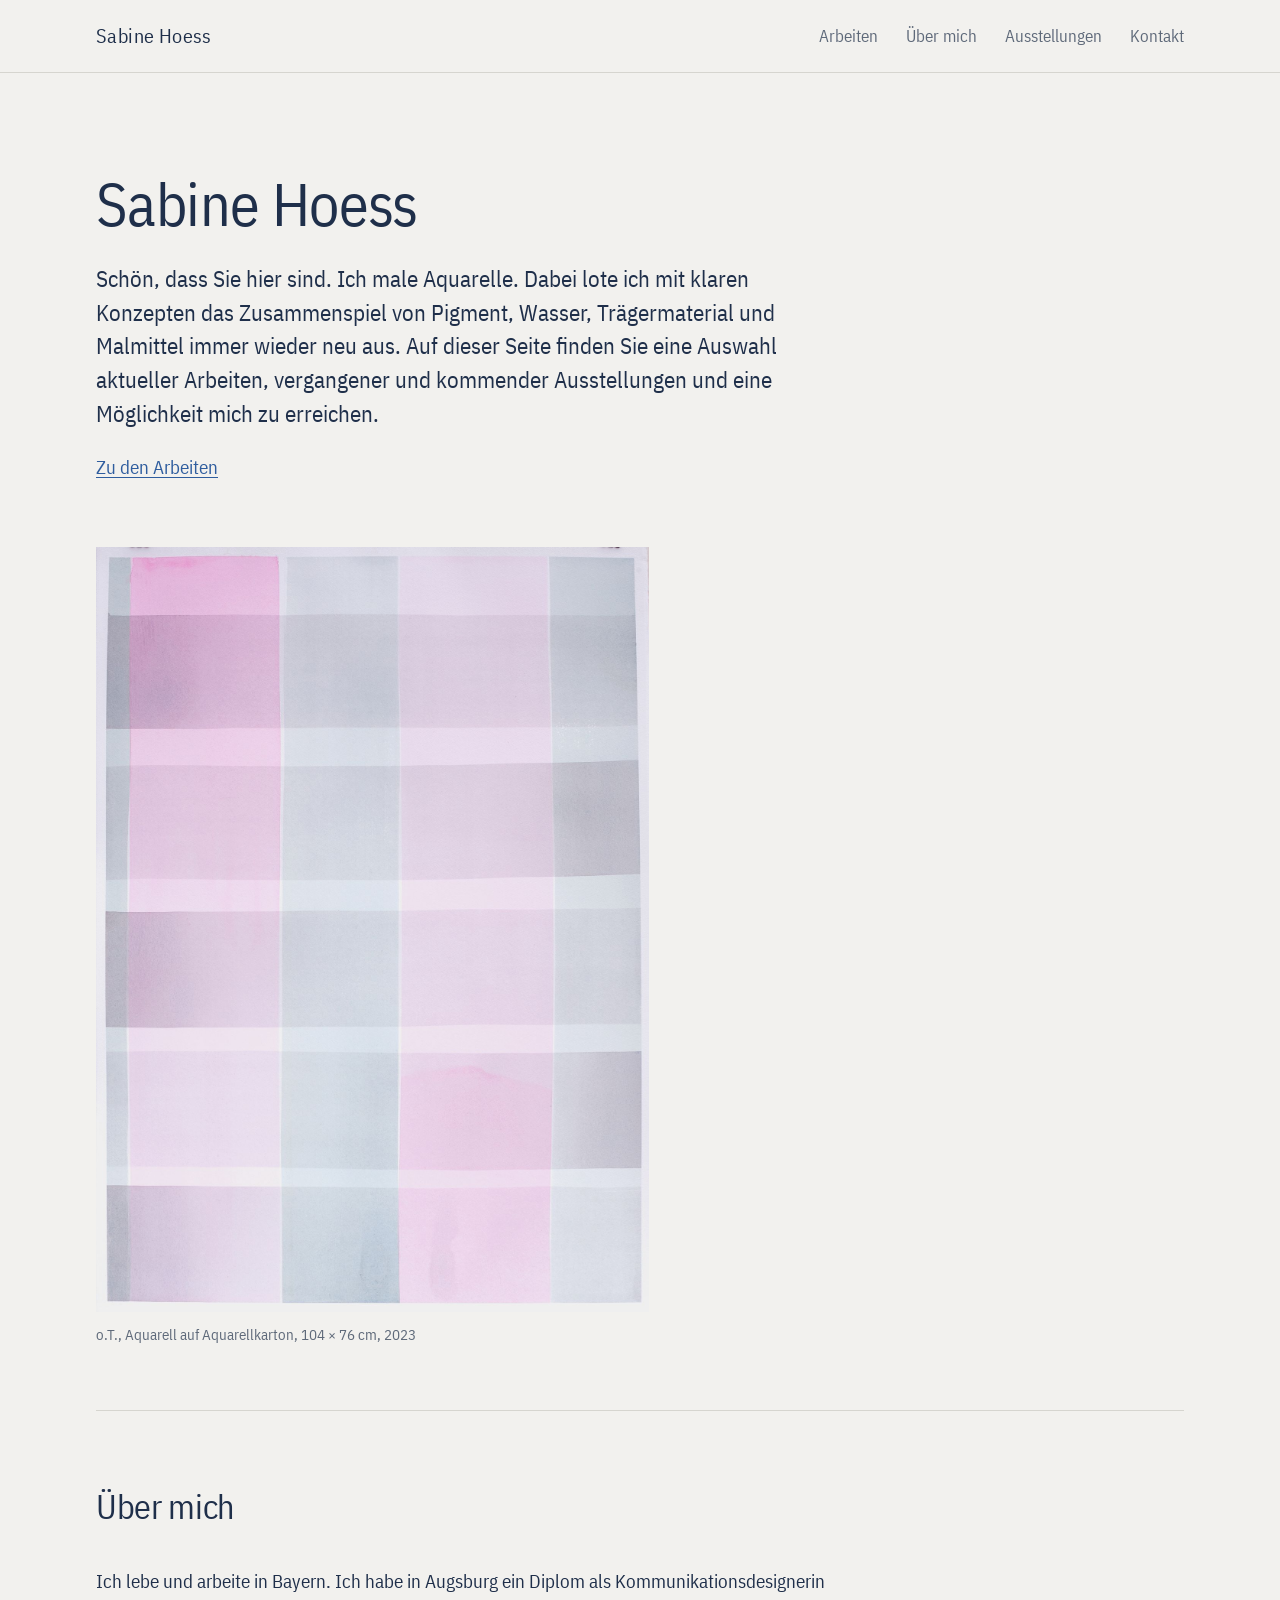
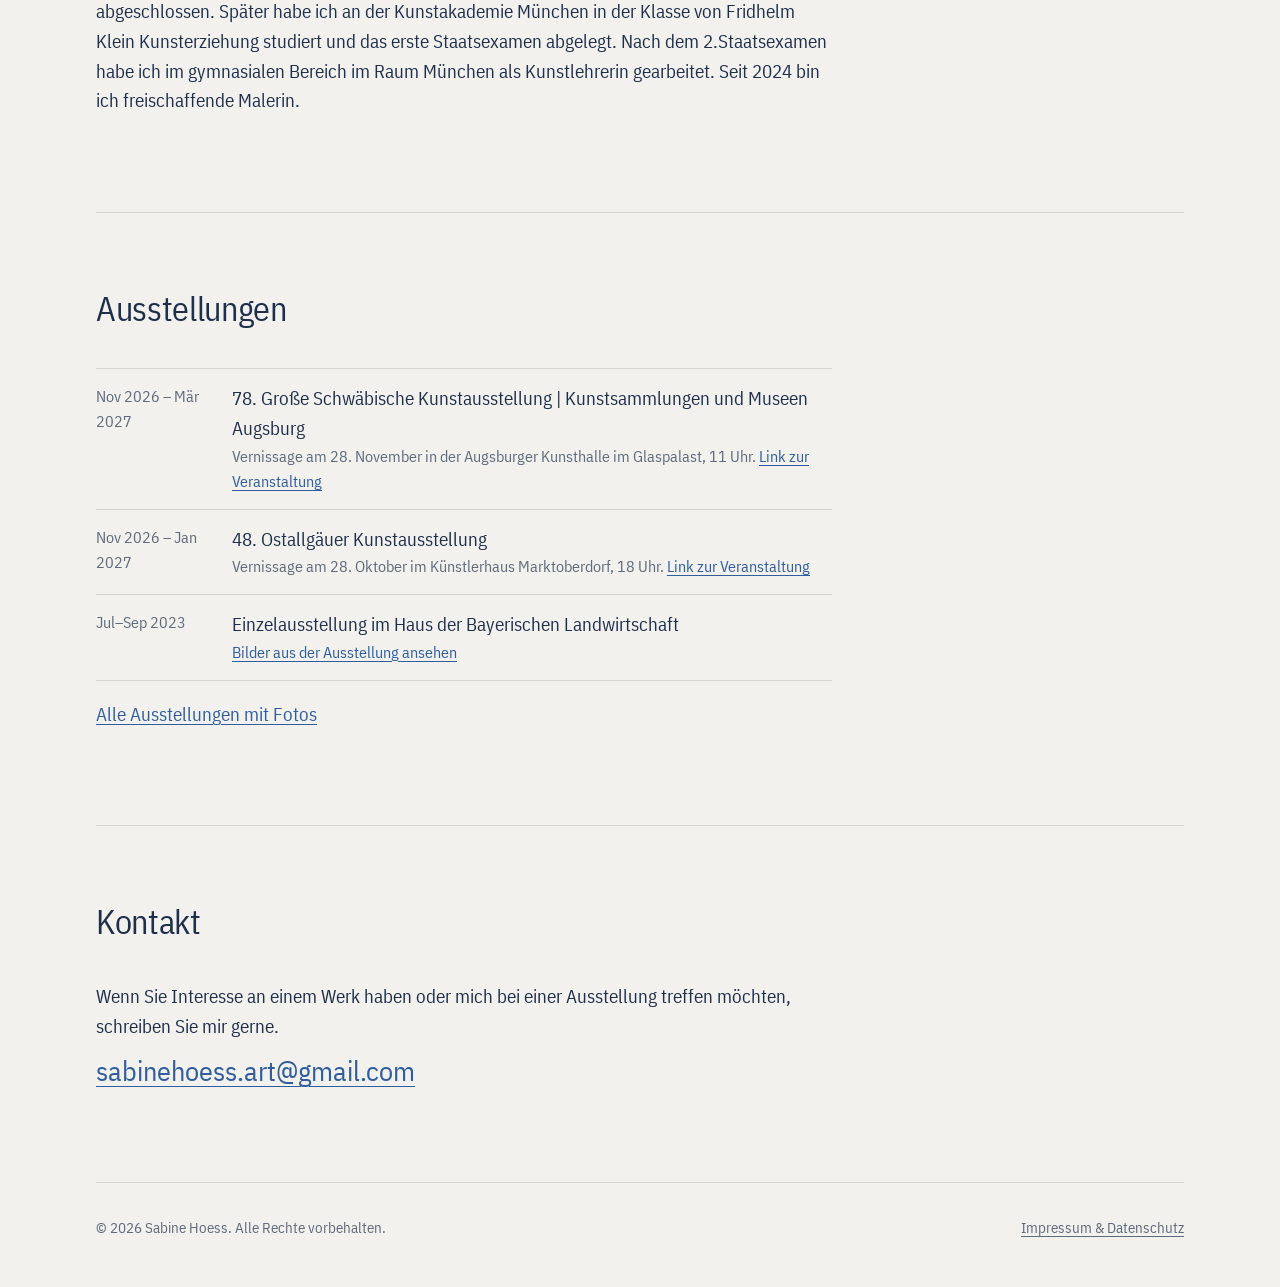
==== commit 87d31be0: "Add Ausstellungen page with exhibition photos - New ausstellungen.html (menu item "Ausstellungen"): " ====
--- a/index.html
+++ b/index.html
@@ -21,7 +21,7 @@
       <ul class="menu" id="menu">
         <li><a href="gallery.html">Arbeiten</a></li>
         <li><a href="#ueber">Über mich</a></li>
-        <li><a href="#ausstellungen">Ausstellungen</a></li>
+        <li><a href="ausstellungen.html">Ausstellungen</a></li>
         <li><a href="#kontakt">Kontakt</a></li>
       </ul>
     </nav>
@@ -63,37 +63,9 @@
 
   <section class="section wrap" id="ausstellungen">
     <h2>Ausstellungen</h2>
-    <ul class="shows">
-
-      <li>
-        <time datetime="2026-11">Nov 2026 – Mar 2027</time>
-        <div>
-          <strong>78. Große Schwäbische Kunstaustellung | Kunstsammlungen und Museen Augsburg </strong>
-          <span>  Vernissage am 28. November in der Augsburger Kunsthalle im Glaspalast, 11 Uhr.
-  <a href="https://kunstsammlungen-museen.augsburg.de/78-grosse-schwaebische">Link zur Veranstaltung</a>
-          </span>
-        </div>
-      </li>
-      
-      <li>
-        <time datetime="2026-11">Nov 2026 – Jan 2027</time>
-        <div>
-          <strong>48. Ostallgäuer Kunstaustellung</strong>
-          <span>  Vernissage am 28. Oktober im Künstlerhaus Marktoberdorf, 18 Uhr.
-  <a href="https://www.kuenstlerhaus-marktoberdorf.de/">Link zur Veranstaltung</a>
-          </span>
-        </div>
-      </li>
-
-      <li>
-        <time datetime="2026-11">Jul–Sep 2023</time>
-        <div>
-          <strong>Einzelausstellung im Haus der Bayerischen Landwirtschaft</strong>
-          <span>Bilder aus der Austellung ansehen.</span>
-        </div>
-    
-    
-    
+    <!-- Die Liste wird aus shows.js gebaut – Ausstellungen dort eintragen. -->
+    <ul class="shows" id="shows-list"></ul>
+    <p class="shows-more"><a href="ausstellungen.html">Alle Ausstellungen mit Fotos</a></p>
   </section>
 
   <section class="section wrap contact" id="kontakt">
@@ -113,6 +85,7 @@
   <a href="impressum.html">Impressum &amp; Datenschutz</a>
 </footer>
 
+<script src="shows.js"></script>
 <script src="app.js"></script>
 </body>
 </html>
--- a/style.css
+++ b/style.css
@@ -128,7 +128,16 @@
 .shows li:last-child { border-bottom: 1px solid var(--rule); }
 .shows time { color: var(--mute); font-size: 1rem; line-height: 1.6; }
 .shows strong { font-weight: 400; display: block; }
-.shows span { color: var(--mute); font-size: 1rem; }
+.shows span { display: block; color: var(--mute); font-size: 1rem; }
+.shows-more { margin-top: 1.2rem; }
+
+/* Seite "Ausstellungen" */
+.show { padding: clamp(2rem, 5vw, 4rem) 0; }
+.show + .show { border-top: 1px solid var(--rule); }
+.show time { display: block; color: var(--mute); font-size: 1rem; margin-bottom: 0.3rem; }
+.show h2 { margin-bottom: 0.5rem; }
+.show .show-info { color: var(--mute); font-size: 1rem; max-width: var(--measure); }
+.show .views { margin-top: 1.5rem; }
 @media (max-width: 30em) {
   .shows li { grid-template-columns: 1fr; gap: 0.15rem; }
 }
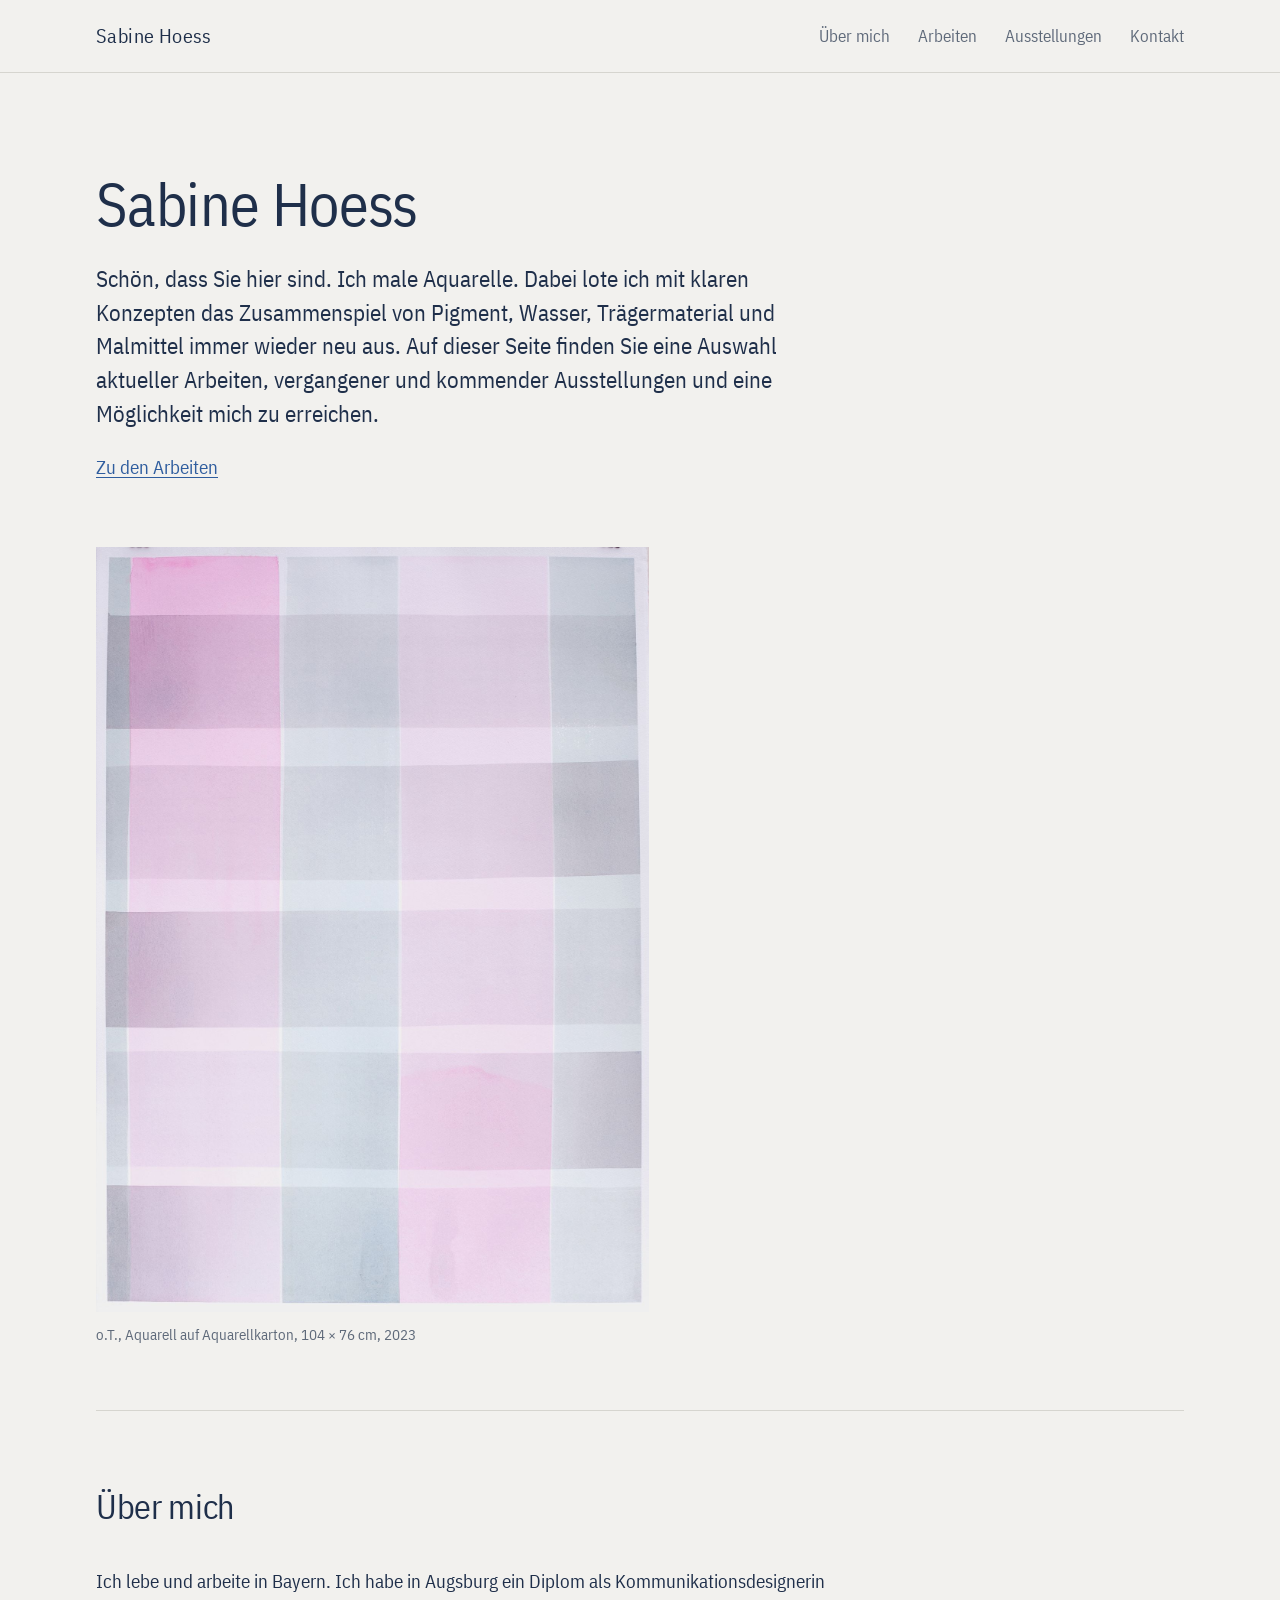
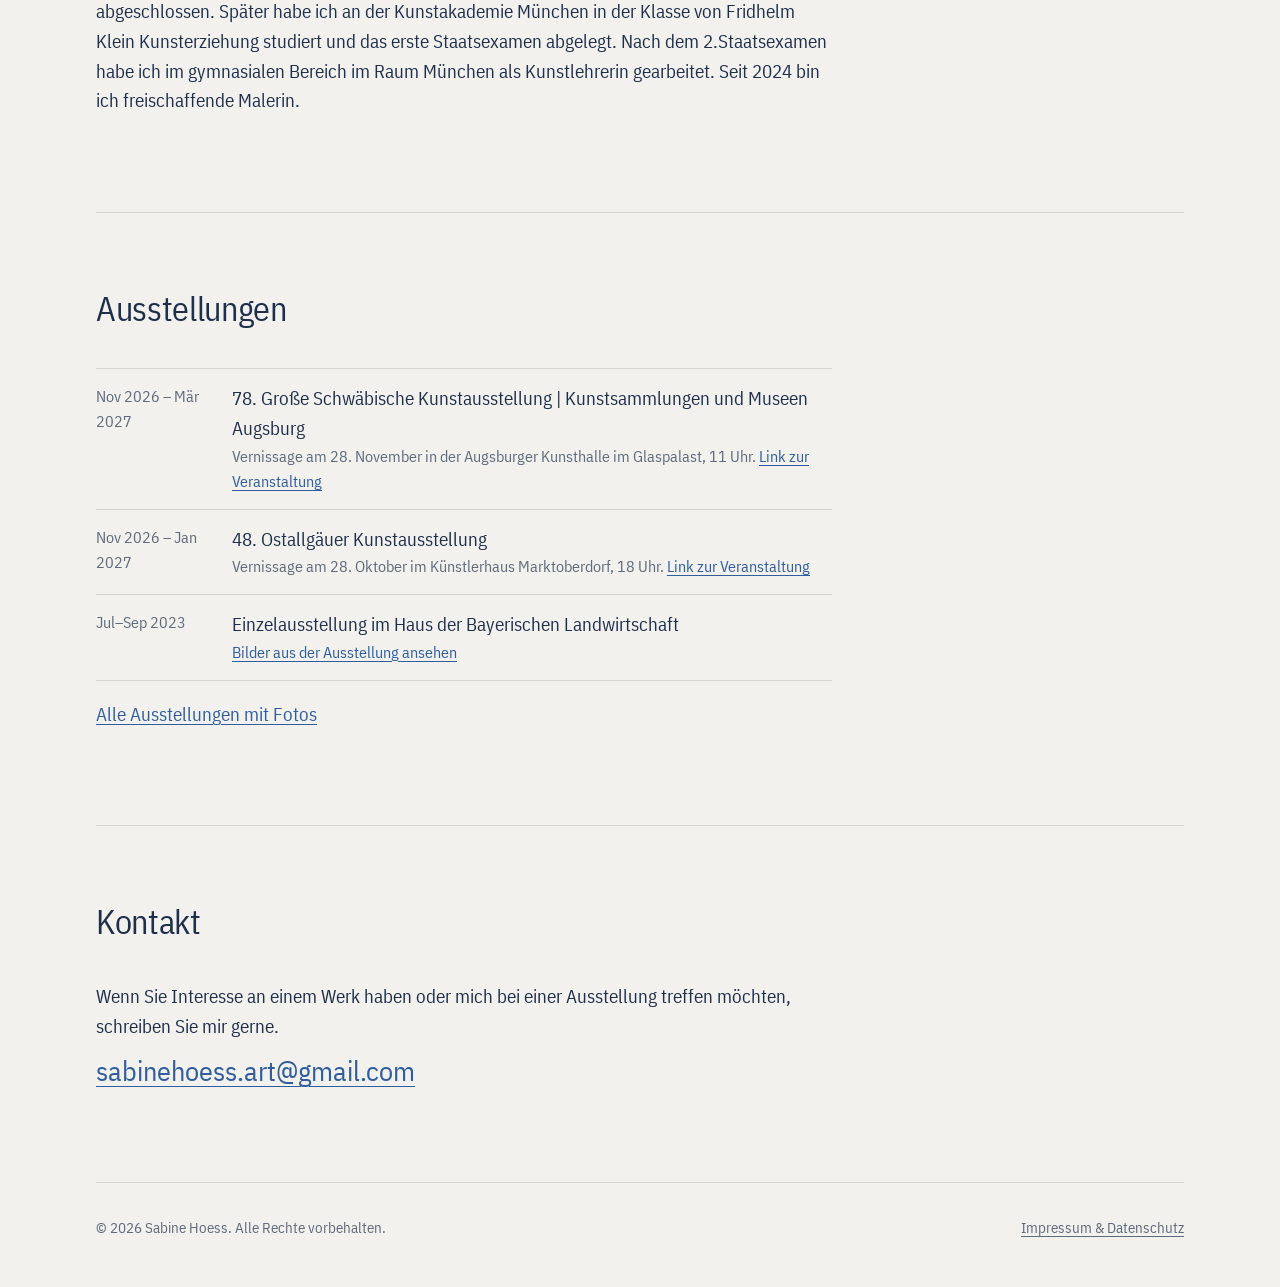
==== commit c60b1fc7: "Menu order: Über mich, Arbeiten, Ausstellungen, Kontakt" ====
--- a/index.html
+++ b/index.html
@@ -19,8 +19,8 @@
     </button>
     <nav>
       <ul class="menu" id="menu">
+        <li><a href="#ueber">Über mich</a></li>
         <li><a href="gallery.html">Arbeiten</a></li>
-        <li><a href="#ueber">Über mich</a></li>
         <li><a href="ausstellungen.html">Ausstellungen</a></li>
         <li><a href="#kontakt">Kontakt</a></li>
       </ul>
